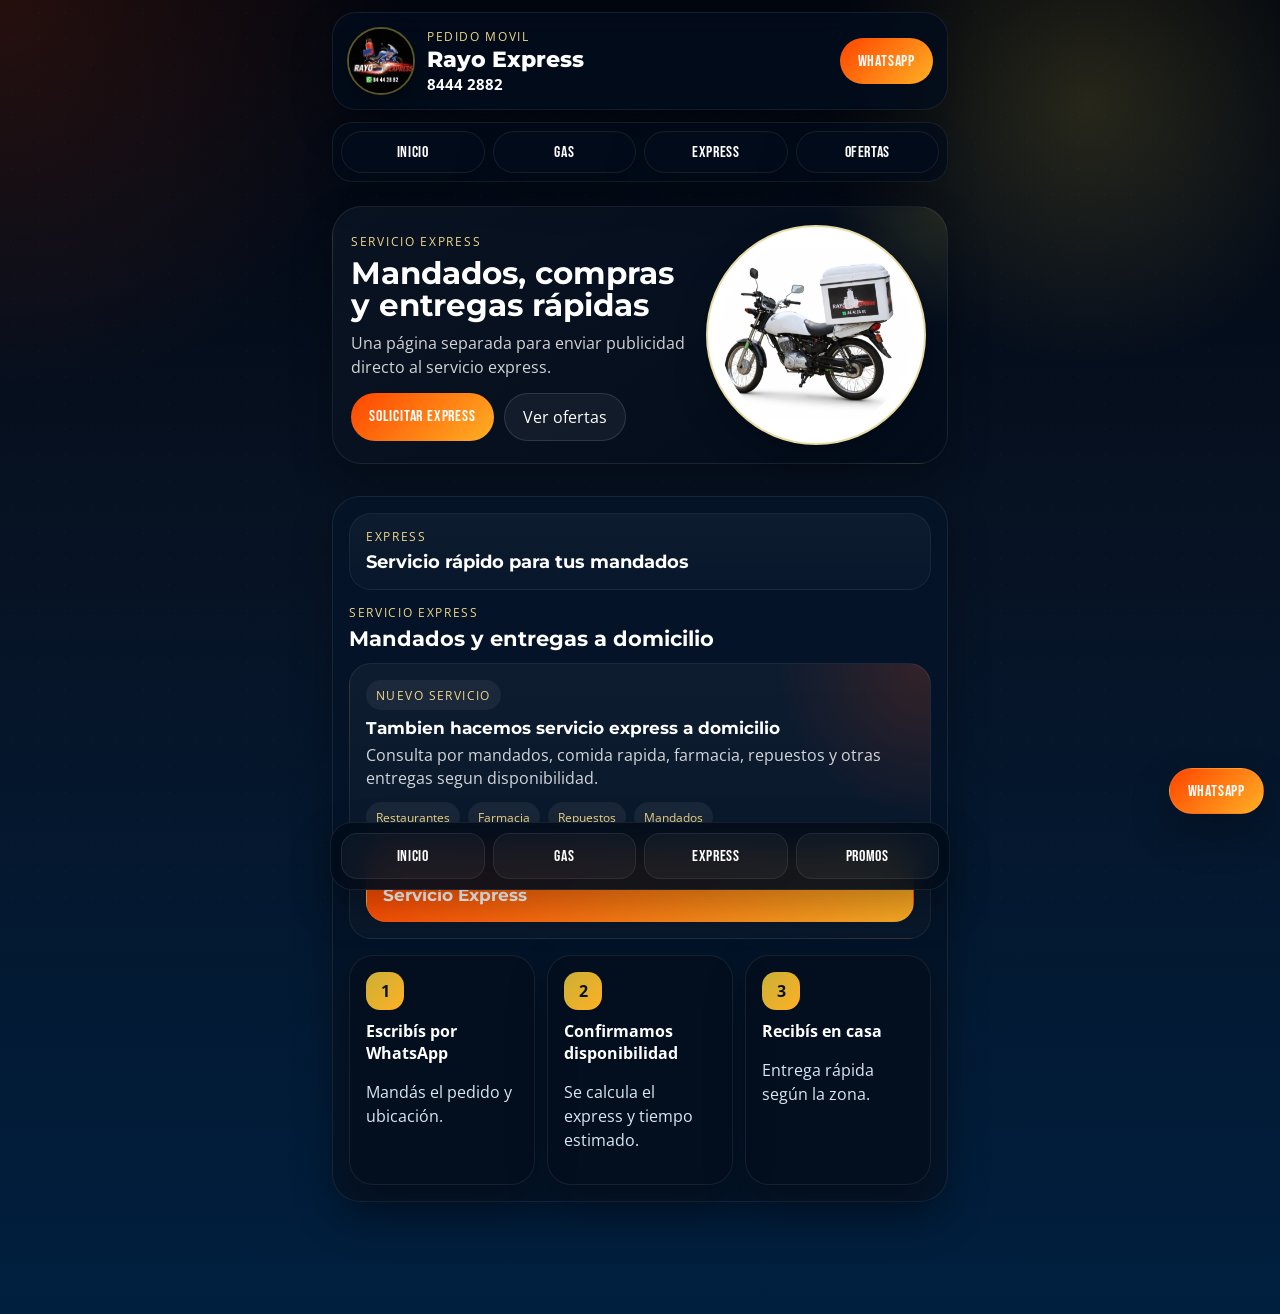
==== express.html @ f7fe30df "Add files via upload" ====
<!DOCTYPE html>
<html lang="es">
<head>
  <meta charset="UTF-8">
  <meta name="viewport" content="width=device-width, initial-scale=1.0">
  <title>Rayo Express | Servicio Express</title>
  <meta name="description" content="Servicio express para mandados, compras, comida y entregas en Perez Zeledon.">
  <link rel="icon" type="image/png" href="favicon.png">
  <link rel="apple-touch-icon" href="favicon.png">
  <link rel="preconnect" href="https://fonts.googleapis.com">
  <link rel="preconnect" href="https://fonts.gstatic.com" crossorigin>
  <link href="https://fonts.googleapis.com/css2?family=Bebas+Neue&family=Montserrat:wght@600;700;800&family=Open+Sans:wght@400;600;700&display=swap" rel="stylesheet">
  <link rel="stylesheet" href="styles.css?v=20260527-pro">
</head>
<body>
  <div class="app-shell site-shell">
    <header class="topbar" id="inicio">
      <a class="brand-wrap" href="index.html" aria-label="Ir al inicio">
        <img class="brand-logo" src="logo.jpeg" alt="Logo de Rayo Express">
        <div class="brand-copy">
          <p class="brand-kicker">Pedido movil</p>
          <h1>Rayo Express</h1>
          <strong>8444 2882</strong>
        </div>
      </a>
      <a class="topbar-cta" href="https://wa.me/50684442882?text=%C2%A1Hola%2C%20Rayo%20Express!%20%F0%9F%91%8B%20Vengo%20de%20la%20web%20y%20necesito%20ayuda.%20%C2%BFMe%20pueden%20ayudar%3F" target="_blank" rel="noopener noreferrer">WhatsApp</a>
    </header>
    <nav class="section-nav page-nav" aria-label="Navegacion principal"><a class="section-pill " href="index.html">Inicio</a><a class="section-pill " href="gas.html">Gas</a><a class="section-pill active" href="express.html">Express</a><a class="section-pill " href="ofertas.html">Ofertas</a></nav><main class="mobile-app">
      <section class="hero-card page-hero"><div class="hero-copy"><span class="hero-label">Servicio express</span><h2>Mandados, compras y entregas rápidas</h2><p>Una página separada para enviar publicidad directo al servicio express.</p><div class="hero-actions"><a class="hero-action primary" href="#express">Solicitar express</a><a class="hero-action secondary" href="ofertas.html">Ver ofertas</a></div></div><div class="hero-visual"><img class="hero-bike" src="moto r.jpeg" alt="Moto de servicio express"></div></section><section class="tabs-panel page-panel"><div class="panel-headline"><span>Express</span><h3>Servicio rápido para tus mandados</h3></div><section class="tab-view active" id="express" role="tabpanel">
<div class="section-minihead compact">
<span>Servicio Express</span>
<h3>Mandados y entregas a domicilio</h3>
</div>
<div class="express-card">
<div class="express-copy">
<span class="contact-label">Nuevo servicio</span>
<h4>Tambien hacemos servicio express a domicilio</h4>
<p>Consulta por mandados, comida rapida, farmacia, repuestos y otras entregas segun disponibilidad.</p>
<div class="express-tags">
<span>Restaurantes</span>
<span>Farmacia</span>
<span>Repuestos</span>
<span>Mandados</span>
</div>
</div>
<a class="express-btn" href="https://wa.me/50684442882?text=%C2%A1Hola!%20Bienvenid%40%20a%20Rayo%20Express%20%E2%9A%A1.%0A%0A%C2%BFQu%C3%A9%20necesitas%20hoy%3F%0A%F0%9F%94%A5%20Gas%20(Indica%20tipo%20y%20direcci%C3%B3n).%0A%F0%9F%9B%B5%20Mandados%20%2F%20Compras.%0A%F0%9F%8D%94%20Delivery%20de%20Comida.%0A%0AEnv%C3%ADanos%20tu%20pedido%20y%20ubicaci%C3%B3n%20para%20enviarte%20al%20repartidor%20de%20inmediato.%20%F0%9F%92%A8" rel="noopener noreferrer" target="_blank">
<span>Solicitar</span>
<strong>Servicio Express</strong>
</a>
</div>
</section><section class="express-benefits"><article><strong>1</strong><h4>Escribís por WhatsApp</h4><p>Mandás el pedido y ubicación.</p></article><article><strong>2</strong><h4>Confirmamos disponibilidad</h4><p>Se calcula el express y tiempo estimado.</p></article><article><strong>3</strong><h4>Recibís en casa</h4><p>Entrega rápida según la zona.</p></article></section></section>
    </main>
    <nav class="bottom-nav" aria-label="Navegacion inferior"><a class="bottom-link " href="index.html">Inicio</a><a class="bottom-link " href="gas.html">Gas</a><a class="bottom-link active" href="express.html">Express</a><a class="bottom-link " href="ofertas.html">Promos</a></nav>
    <a class="floating-wa" href="https://wa.me/50684442882?text=%C2%A1Hola%2C%20Rayo%20Express!%20%F0%9F%91%8B%20Vengo%20de%20la%20web%20y%20necesito%20ayuda.%20%C2%BFMe%20pueden%20ayudar%3F" target="_blank" rel="noopener noreferrer" aria-label="Abrir WhatsApp de Rayo Express">WhatsApp</a>
  </div>
  <script src="script.js?v=20260527-pro"></script>
</body>
</html>
---- styles.css ----
:root{
  --navy:#001f3f;
  --navy-deep:#071325;
  --night:#02060f;
  --gold:#c9b037;
  --gold-soft:#f0d889;
  --white:#ffffff;
  --flame:#ff4500;
  --amber:#ffb024;
  --mist:#dce6f2;
  --line:rgba(255,255,255,.08);
  --panel:rgba(5,20,40,.92);
  --shadow:0 18px 40px rgba(0,0,0,.28);
}

*{box-sizing:border-box}
html{scroll-behavior:smooth}
body{
  margin:0;
  font-family:"Open Sans","Segoe UI",sans-serif;
  color:var(--white);
  overflow-x:hidden;
  background:
    radial-gradient(circle at top left,rgba(255,69,0,.14),transparent 22%),
    radial-gradient(circle at 85% 8%,rgba(201,176,55,.18),transparent 16%),
    linear-gradient(180deg,var(--night) 0%,var(--navy-deep) 44%,var(--navy) 100%);
}
body::before{
  content:"";
  position:fixed;
  inset:0;
  z-index:-1;
  opacity:.22;
  pointer-events:none;
  background-image:radial-gradient(circle,rgba(255,255,255,.08) 1px,transparent 1px);
  background-size:26px 26px;
}
a{color:inherit;text-decoration:none}
button{
  font:inherit;
  border:0;
  color:inherit;
}

.app-shell{
  width:min(100%,640px);
  margin:0 auto;
  padding:12px 12px 104px;
}

.topbar,
.hero-card,
.quick-card,
.tabs-panel,
.product-card,
.promo-card,
.tip-card,
.contact-card,
.floating-wa{
  border:1px solid var(--line);
  box-shadow:var(--shadow);
}

.topbar{
  display:flex;
  align-items:center;
  justify-content:space-between;
  gap:12px;
  padding:14px;
  border-radius:24px;
  background:rgba(3,13,28,.84);
  backdrop-filter:blur(14px);
}

.brand-wrap{
  display:flex;
  align-items:center;
  gap:12px;
  min-width:0;
  flex:1;
}

.brand-logo{
  width:68px;
  height:68px;
  object-fit:cover;
  border-radius:50%;
  border:2px solid rgba(201,176,55,.45);
  box-shadow:0 10px 24px rgba(0,0,0,.28);
}

.brand-kicker{
  margin:0 0 2px;
  color:var(--gold-soft);
  font-size:.72rem;
  text-transform:uppercase;
  letter-spacing:.14em;
}

.brand-copy h1{
  margin:0;
  font-family:"Montserrat",sans-serif;
  font-size:1.35rem;
  font-weight:800;
}

.brand-copy strong{
  display:block;
  margin-top:2px;
  font-size:.95rem;
}

.topbar-cta,
.order-btn,
.hero-action.primary,
.floating-wa{
  display:inline-flex;
  align-items:center;
  justify-content:center;
  min-height:46px;
  padding:12px 18px;
  border-radius:999px;
  font-family:"Bebas Neue",sans-serif;
  letter-spacing:.05em;
  background:linear-gradient(135deg,var(--flame),var(--amber));
  color:var(--white);
}

.mobile-app{
  display:grid;
  gap:14px;
  margin-top:14px;
}

.trust-strip{
  display:grid;
  grid-template-columns:repeat(3,minmax(0,1fr));
  gap:10px;
}

.trust-card{
  padding:14px;
  border-radius:22px;
  border:1px solid var(--line);
  background:rgba(3,13,28,.84);
  box-shadow:var(--shadow);
}

.trust-card span{
  display:block;
  color:var(--gold-soft);
  font-size:.7rem;
  text-transform:uppercase;
  letter-spacing:.12em;
}

.trust-card strong{
  display:block;
  margin-top:8px;
  font-family:"Montserrat",sans-serif;
  font-size:1rem;
  line-height:1.25;
}

.section-nav{
  position:sticky;
  top:10px;
  z-index:18;
  display:flex;
  gap:8px;
  overflow-x:auto;
  padding:10px 2px 2px;
  margin-top:10px;
  scrollbar-width:none;
}

.section-nav::-webkit-scrollbar{
  display:none;
}

.section-pill{
  display:inline-flex;
  align-items:center;
  justify-content:center;
  min-height:40px;
  padding:0 16px;
  white-space:nowrap;
  border-radius:999px;
  border:1px solid rgba(255,255,255,.08);
  background:rgba(3,13,28,.84);
  backdrop-filter:blur(14px);
  color:var(--white);
  font-family:"Bebas Neue",sans-serif;
  letter-spacing:.04em;
  box-shadow:var(--shadow);
}

.section-pill.active{
  background:linear-gradient(135deg,var(--flame),var(--amber));
  border-color:transparent;
}

.hero-card{
  display:grid;
  gap:14px;
  padding:18px;
  border-radius:30px;
  background:
    radial-gradient(circle at right top,rgba(201,176,55,.16),transparent 18%),
    linear-gradient(145deg,rgba(255,255,255,.03),rgba(255,255,255,0)),
    rgba(3,13,28,.92);
}

.hero-label{
  display:inline-block;
  margin-bottom:8px;
  color:var(--gold-soft);
  font-size:.76rem;
  text-transform:uppercase;
  letter-spacing:.14em;
}

.hero-copy h2{
  margin:0;
  font-family:"Montserrat",sans-serif;
  font-size:1.95rem;
  line-height:1;
}

.hero-copy p{
  margin:10px 0 0;
  color:rgba(255,255,255,.82);
  line-height:1.5;
}

.hero-actions{
  display:flex;
  flex-wrap:wrap;
  gap:10px;
  margin-top:14px;
}

.hero-action{
  min-height:46px;
  padding:12px 18px;
  border-radius:999px;
  cursor:pointer;
}

.hero-action.secondary{
  border:1px solid rgba(255,255,255,.12);
  background:rgba(255,255,255,.05);
  color:var(--white);
}

.hero-bike{
  display:block;
  width:100%;
  max-width:220px;
  aspect-ratio:1 / 1;
  object-fit:contain;
  object-position:center center;
  padding:12px;
  margin:0 auto;
  border-radius:50%;
  border:2px solid rgba(201,176,55,.44);
  background:#ffffff;
  box-shadow:
    0 18px 34px rgba(0,0,0,.24),
    inset 0 1px 0 rgba(255,255,255,.75);
}

.quick-actions{
  display:grid;
  grid-template-columns:repeat(3,minmax(0,1fr));
  gap:10px;
}

.quick-card{
  min-height:84px;
  padding:14px;
  border-radius:22px;
  background:rgba(4,17,35,.88);
  text-align:left;
  cursor:pointer;
}

.quick-card span{
  display:block;
  color:var(--gold-soft);
  font-size:.74rem;
  text-transform:uppercase;
  letter-spacing:.12em;
}

.quick-card strong{
  display:block;
  margin-top:8px;
  font-family:"Montserrat",sans-serif;
  font-size:1rem;
}

.quick-card.highlight{
  background:linear-gradient(135deg,var(--flame),var(--amber));
}

.quick-card.highlight span{
  color:#ffe7c0;
}

.quick-card.express{
  background:linear-gradient(135deg,rgba(255,176,36,.18),rgba(255,69,0,.12)),rgba(4,17,35,.92);
}

.tabs-panel{
  padding:16px;
  border-radius:28px;
  background:var(--panel);
  min-width:0;
}

.tab-chip,
.bottom-link{
  display:inline-flex;
  align-items:center;
  justify-content:center;
  min-height:46px;
  padding:10px 12px;
  border:1px solid rgba(255,255,255,.08);
  border-radius:16px;
  background:rgba(255,255,255,.04);
  color:var(--white);
  font-family:"Bebas Neue",sans-serif;
  font-size:1rem;
  letter-spacing:.04em;
  cursor:pointer;
}

.tab-chip.active,
.bottom-link.active{
  background:linear-gradient(135deg,var(--flame),var(--amber));
  border-color:transparent;
}

.panel-headline{
  margin-bottom:14px;
  padding:14px 16px;
  border-radius:22px;
  background:linear-gradient(180deg,rgba(255,255,255,.04),rgba(255,255,255,.02));
  border:1px solid rgba(255,255,255,.06);
}

.panel-headline span{
  display:block;
  color:var(--gold-soft);
  font-size:.74rem;
  text-transform:uppercase;
  letter-spacing:.14em;
}

.panel-headline h3{
  margin:6px 0 0;
  font-family:"Montserrat",sans-serif;
  font-size:1.15rem;
  line-height:1.35;
}

.section-note{
  margin:8px 0 0;
  color:rgba(255,255,255,.7);
  font-size:.92rem;
  line-height:1.5;
}

.tab-view{
  display:block;
}

.tab-view + .tab-view{
  margin-top:18px;
  padding-top:18px;
  border-top:1px solid rgba(255,255,255,.08);
}

#catalogo,
#express,
#promos,
#alianzas,
#nosotros,
#video,
#seguridad,
#ubicacion,
#contacto{
  scroll-margin-top:116px;
}

.section-minihead{
  margin-bottom:14px;
}

.section-minihead.compact{
  margin-bottom:12px;
}

.section-minihead span{
  display:block;
  color:var(--gold-soft);
  font-size:.74rem;
  text-transform:uppercase;
  letter-spacing:.14em;
}

.section-minihead h3{
  margin:6px 0 0;
  font-family:"Montserrat",sans-serif;
  font-size:1.3rem;
}

.catalog-grid{
  display:grid;
  grid-template-columns:1fr 1fr;
  gap:12px;
  min-width:0;
}

.catalog-block + .catalog-block{
  margin-top:18px;
}

.catalog-subhead{
  margin:0 0 10px;
}

.catalog-subhead span{
  display:inline-flex;
  padding:8px 12px;
  border-radius:999px;
  background:rgba(255,255,255,.05);
  color:var(--gold-soft);
  font-size:.76rem;
  text-transform:uppercase;
  letter-spacing:.12em;
}

.gas-grid{
  grid-template-columns:1fr 1fr;
}

.accessory-strip{
  display:grid;
  grid-auto-flow:column;
  grid-auto-columns:minmax(210px, 1fr);
  gap:12px;
  overflow-x:auto;
  padding-bottom:4px;
  scroll-snap-type:x proximity;
}

.accessory-strip > *{
  min-width:0;
}

.accessory-strip .product-card{
  scroll-snap-align:start;
}

.product-card{
  overflow:hidden;
  border-radius:30px;
  background:
    linear-gradient(180deg,rgba(255,255,255,.06),rgba(255,255,255,.02)),
    rgba(5,20,40,.96);
  border:1px solid rgba(255,255,255,.07);
}

.product-card.compact .product-media{
  min-height:146px;
}

.product-card.compact{
  min-width:0;
}

.product-media{
  display:grid;
  place-items:center;
  min-height:164px;
  padding:14px 14px 10px;
  margin:12px 12px 0;
  border-radius:30px;
  overflow:hidden;
  background:
    radial-gradient(circle at top right,rgba(201,176,55,.12),transparent 28%),
    linear-gradient(180deg,#11284a,#071325);
  box-shadow:inset 0 1px 0 rgba(255,255,255,.08);
}

.product-media.light{
  background:
    radial-gradient(circle at top right,rgba(255,176,36,.16),transparent 26%),
    linear-gradient(180deg,#fbfcfe,#e4ebf5);
}

.product-media::before{
  content:"";
  position:absolute;
  width:138px;
  height:138px;
  border-radius:50%;
  background:#ffffff;
  border:2px solid rgba(201,176,55,.24);
  box-shadow:
    0 14px 28px rgba(0,0,0,.14),
    inset 0 1px 0 rgba(255,255,255,1);
}

.product-media{
  position:relative;
}

.product-image{
  display:block;
  width:124px;
  height:124px;
  object-fit:contain;
  padding:8px;
  max-width:100%;
  max-height:100%;
  margin:0 auto;
  flex-shrink:0;
  border-radius:50%;
  background:transparent;
  border:0;
  box-shadow:none;
  position:relative;
  z-index:1;
}

.product-image.contain{
  object-fit:contain;
  width:112px;
  height:112px;
  max-width:112px;
  max-height:112px;
  padding:6px;
  border-radius:50%;
  background:transparent;
  border:0;
  box-shadow:none;
}

.product-content{
  padding:12px 14px 14px;
}

.product-topline h4{
  margin:0;
  font-family:"Montserrat",sans-serif;
  font-size:1rem;
  line-height:1.28;
  min-height:2.6em;
}

.product-tags{
  display:flex;
  flex-wrap:wrap;
  gap:8px;
  margin-top:10px;
}

.product-tags span{
  display:inline-flex;
  align-items:center;
  padding:7px 10px;
  border-radius:999px;
  font-size:.76rem;
  background:rgba(255,255,255,.05);
  color:var(--mist);
}

.product-actions{
  display:inline-flex;
  align-items:center;
  gap:10px;
  margin:12px 0 12px;
  padding:7px 10px;
  border-radius:999px;
  background:rgba(255,255,255,.05);
}

.qty-btn{
  width:32px;
  height:32px;
  border-radius:50%;
  background:rgba(201,176,55,.18);
  color:var(--white);
  cursor:pointer;
}

.qty{
  min-width:18px;
  text-align:center;
  font-weight:700;
}

.order-btn{
  width:100%;
}

.promo-grid,
.tips-list,
.contact-grid,
.story-grid{
  display:grid;
  gap:12px;
}

.promo-intro{
  display:grid;
  gap:10px;
  margin-bottom:14px;
  padding:16px 18px;
  border-radius:22px;
  border:1px solid rgba(255,255,255,.08);
  background:
    radial-gradient(circle at top right,rgba(201,176,55,.14),transparent 26%),
    linear-gradient(180deg,rgba(255,255,255,.05),rgba(255,255,255,.02));
}

.promo-intro-pill{
  display:inline-flex;
  width:max-content;
  padding:7px 10px;
  border-radius:999px;
  background:rgba(255,255,255,.08);
  color:var(--gold-soft);
  font-size:.74rem;
  text-transform:uppercase;
  letter-spacing:.12em;
}

.promo-intro p{
  margin:0;
  color:rgba(255,255,255,.82);
  line-height:1.5;
}

.promo-showcase{
  display:grid;
  gap:16px;
  margin-bottom:16px;
}

.promo-spotlight{
  display:grid;
  gap:14px;
  width:100%;
  padding:18px;
  border-radius:28px;
  border:1px solid rgba(255,255,255,.07);
  background:
    radial-gradient(circle at top right,rgba(255,176,36,.08),transparent 28%),
    linear-gradient(180deg,rgba(255,255,255,.03),rgba(255,255,255,.01)),
    rgba(5,20,40,.94);
  box-shadow:0 18px 36px rgba(0,0,0,.24);
  transition:transform .22s ease, box-shadow .22s ease, border-color .22s ease;
}

.promo-spotlight:hover{
  transform:translateY(-3px);
  border-color:rgba(201,176,55,.32);
  box-shadow:0 22px 42px rgba(0,0,0,.28);
}

.promo-spotlight-head{
  display:flex;
  align-items:center;
  justify-content:space-between;
  gap:12px;
}

.promo-spotlight-head strong{
  font-family:"Montserrat",sans-serif;
  font-size:1rem;
  line-height:1.2;
  text-align:right;
}

.promo-spotlight.combo .promo-spotlight-head{
  display:grid !important;
  justify-items:center !important;
  justify-content:center !important;
  align-content:center !important;
  text-align:center !important;
  gap:10px;
  width:100%;
  margin:0 auto;
}

.promo-spotlight.combo .promo-spotlight-head strong{
  display:block;
  text-align:center !important;
  width:100%;
  max-width:320px;
  margin:0 auto;
}

.promo-visual{
  position:relative;
  min-height:222px;
  display:grid;
  place-items:center;
  overflow:hidden;
  border-radius:30px;
  background:linear-gradient(180deg,#11284a,#071325);
  border:1px solid rgba(255,255,255,.08);
}

.promo-visual > img{
  width:100%;
  height:100%;
  object-fit:contain;
  object-position:center;
  opacity:1;
}

.promo-spotlight.combo .promo-visual{
  min-height:360px;
  padding:18px 18px 10px;
  background:
    radial-gradient(circle at top center,rgba(255,255,255,.06),transparent 45%),
    linear-gradient(180deg,#08182f,#081a33);
}

.promo-spotlight.combo .promo-visual > img{
  width:min(100%,320px);
  height:auto;
  aspect-ratio:1 / 1;
  object-fit:contain;
  border-radius:50%;
  background:linear-gradient(180deg,#fbfcfe,#ffffff);
  padding:0;
  border:2px solid rgba(255,255,255,.24);
  box-shadow:
    0 20px 38px rgba(0,0,0,.16),
    inset 0 1px 0 rgba(255,255,255,.92);
}

.promo-spotlight.combo .promo-visual::after{
  content:"";
  position:absolute;
  left:50%;
  width:200px;
  transform:translateX(-50%);
  bottom:18px;
  height:24px;
  border-radius:999px;
  background:radial-gradient(circle,rgba(255,255,255,.14),transparent 72%);
  filter:blur(8px);
  pointer-events:none;
}

.promo-chip{
  display:inline-flex;
  width:max-content;
  padding:7px 10px;
  border-radius:999px;
  background:rgba(2,6,15,.54);
  color:var(--gold-soft);
  font-size:.74rem;
  text-transform:uppercase;
  letter-spacing:.12em;
  border:1px solid rgba(255,255,255,.10);
}

.promo-cta{
  display:inline-flex;
  width:max-content;
  align-items:center;
  justify-content:center;
  min-height:34px;
  margin-top:2px;
  padding:8px 14px;
  border-radius:999px;
  background:linear-gradient(135deg,var(--flame),var(--amber));
  color:var(--white);
  font-family:"Bebas Neue",sans-serif;
  font-size:.92rem;
  letter-spacing:.04em;
  box-shadow:0 12px 22px rgba(0,0,0,.18);
}

.promo-spotlight-footer{
  display:flex;
  align-items:center;
  justify-content:space-between;
  gap:12px;
}

.promo-spotlight.combo .promo-spotlight-footer{
  display:grid !important;
  justify-items:center !important;
  justify-content:center !important;
  align-content:center !important;
  text-align:center !important;
  gap:10px;
  width:100%;
  margin:0 auto;
}

.promo-spotlight-footer small{
  color:rgba(255,255,255,.76);
  font-size:.85rem;
  line-height:1.4;
}

.promo-spotlight.combo .promo-spotlight-footer small{
  display:block;
  text-align:center !important;
  width:100%;
  max-width:320px;
  margin:0 auto;
}

.promo-spotlight.combo .promo-chip,
.promo-spotlight.combo .promo-cta{
  justify-self:center !important;
  margin-inline:auto;
}

.promo-spotlight.combo{
  justify-items:center;
}

.promo-spotlight.alliance{
  background:
    radial-gradient(circle at top right,rgba(255,176,36,.12),transparent 24%),
    linear-gradient(180deg,rgba(255,255,255,.03),rgba(255,255,255,.01)),
    rgba(5,20,40,.94);
}

.promo-spotlight.alliance .promo-spotlight-head{
  justify-content:center;
  text-align:center;
}

.promo-spotlight.alliance .promo-spotlight-head strong{
  text-align:center;
}

.promo-visual-rect{
  min-height:260px;
  padding:16px;
  background:
    linear-gradient(180deg,rgba(255,255,255,.04),rgba(255,255,255,.01)),
    #0b1930;
}

.promo-visual-rect > img{
  width:100%;
  height:100%;
  object-fit:contain;
  border-radius:24px;
  box-shadow:0 16px 32px rgba(0,0,0,.20);
}

.promo-card{
  position:relative;
  overflow:hidden;
}

.promo-card::after{
  content:"";
  position:absolute;
  inset:auto -40px -52px auto;
  width:120px;
  height:120px;
  border-radius:50%;
  background:radial-gradient(circle,rgba(255,255,255,.10),transparent 68%);
  pointer-events:none;
}

.promo-plus{
  width:34px;
  height:34px;
  display:grid;
  place-items:center;
  border-radius:50%;
  background:linear-gradient(135deg,var(--flame),var(--amber));
  color:var(--white);
  font-family:"Montserrat",sans-serif;
  font-size:1.15rem;
  font-weight:800;
  box-shadow:0 10px 22px rgba(0,0,0,.22);
}

.promo-card,
.tip-card,
.contact-card,
.story-card,
.video-card,
.location-card,
.express-card,
.alliances-card{
  padding:16px;
  border-radius:22px;
  background:rgba(5,20,40,.94);
  border:1px solid rgba(255,255,255,.07);
}

.promo-card h4,
.tip-card h4,
.contact-card h4,
.story-card h4,
.video-card h4,
.location-card h4,
.express-card h4,
.alliances-card h4{
  margin:8px 0 6px;
  font-family:"Montserrat",sans-serif;
  font-size:1.05rem;
}

.promo-card p,
.tip-card p,
.contact-card p,
.story-card p,
.video-card p,
.location-card p,
.express-card p,
.alliances-card p{
  margin:0;
  color:rgba(255,255,255,.82);
  line-height:1.45;
}

.contact-card{
  display:grid;
  gap:8px;
}

.promo-badge,
.contact-label{
  display:inline-flex;
  padding:7px 10px;
  border-radius:999px;
  font-size:.74rem;
  text-transform:uppercase;
  letter-spacing:.12em;
  background:rgba(255,255,255,.06);
  color:var(--gold-soft);
}

.promo-card.gold{
  background:linear-gradient(180deg,rgba(201,176,55,.18),rgba(255,255,255,.02)),rgba(5,20,40,.94);
}

.promo-card.flame{
  background:linear-gradient(180deg,rgba(255,69,0,.18),rgba(255,255,255,.02)),rgba(5,20,40,.94);
}

.promo-card.navy{
  background:linear-gradient(180deg,rgba(0,31,63,.25),rgba(255,255,255,.02)),rgba(5,20,40,.94);
}

.contact-card.priority{
  background:linear-gradient(180deg,rgba(255,69,0,.18),rgba(255,255,255,.02)),rgba(5,20,40,.96);
}

.contact-action{
  display:inline-flex;
  align-items:center;
  justify-content:center;
  width:max-content;
  min-height:38px;
  margin-top:4px;
  padding:8px 16px;
  border-radius:999px;
  border:1px solid rgba(255,255,255,.08);
  background:linear-gradient(135deg,var(--flame),var(--amber));
  color:var(--white);
  font-family:"Bebas Neue",sans-serif;
  font-size:.96rem;
  letter-spacing:.04em;
  box-shadow:0 10px 22px rgba(0,0,0,.2);
}

.story-card{
  background:linear-gradient(180deg,rgba(255,255,255,.04),rgba(255,255,255,.02)),rgba(5,20,40,.96);
}

.story-card.accent{
  background:linear-gradient(180deg,rgba(201,176,55,.18),rgba(255,255,255,.02)),rgba(5,20,40,.96);
}

.video-card,
.location-card,
.express-card,
.alliances-card{
  display:grid;
  gap:14px;
}

.express-card{
  background:
    radial-gradient(circle at top right,rgba(255,69,0,.16),transparent 24%),
    linear-gradient(180deg,rgba(255,255,255,.04),rgba(255,255,255,.02)),
    rgba(5,20,40,.96);
}

.alliances-card{
  background:
    radial-gradient(circle at top right,rgba(201,176,55,.16),transparent 24%),
    linear-gradient(180deg,rgba(255,255,255,.04),rgba(255,255,255,.02)),
    rgba(5,20,40,.96);
}

.alliances-grid{
  display:grid;
  grid-template-columns:repeat(3,minmax(0,1fr));
  gap:16px;
}

.alliance-item{
  display:grid;
  justify-items:center;
  gap:12px;
  padding:20px 14px 16px;
  border-radius:26px;
  border:1px solid rgba(255,255,255,.09);
  background:
    radial-gradient(circle at top right,rgba(255,255,255,.08),transparent 28%),
    linear-gradient(180deg,rgba(255,255,255,.06),rgba(255,255,255,.02));
  text-align:center;
  box-shadow:
    0 18px 34px rgba(0,0,0,.20),
    inset 0 1px 0 rgba(255,255,255,.05);
  transition:transform .22s ease, border-color .22s ease, box-shadow .22s ease;
}

.alliance-item:hover{
  transform:translateY(-3px);
  border-color:rgba(201,176,55,.32);
  box-shadow:
    0 22px 38px rgba(0,0,0,.24),
    0 0 0 1px rgba(201,176,55,.06);
}

.alliance-logo{
  display:grid;
  place-items:center;
  width:108px;
  height:108px;
  border-radius:50%;
  overflow:hidden;
  padding:0;
  background:#101820;
  color:#0f172a;
  border:2px solid rgba(201,176,55,.55);
  font-family:"Bebas Neue",sans-serif;
  font-size:1rem;
  letter-spacing:.04em;
  box-shadow:
    0 14px 28px rgba(0,0,0,.22),
    inset 0 1px 0 rgba(255,255,255,.08);
}

.alliance-logo-image{
  width:100%;
  height:100%;
  object-fit:cover;
  border-radius:50%;
  display:block;
  background:transparent;
  padding:0;
  transform-origin:center;
}

.scale-guiana{
  transform:scale(1.12);
  object-position:center center;
}

.scale-tucan{
  transform:scale(1.02);
  object-position:center center;
  object-fit:contain;
}

.scale-monchis{
  transform:scale(1.22);
  object-position:center center;
}

.alliance-guiana .alliance-logo{
  background:#eef7ea;
}

.alliance-tucan .alliance-logo{
  background:#101010;
}

.alliance-monchis .alliance-logo{
  background:#2a1d18;
}

.alliance-monchis .alliance-logo-image{
  background:transparent;
}

.alliance-item strong{
  font-family:"Montserrat",sans-serif;
  font-size:1.02rem;
  line-height:1.22;
}

.alliance-action{
  display:inline-flex;
  align-items:center;
  justify-content:center;
  min-height:34px;
  padding:8px 14px;
  border-radius:999px;
  background:rgba(255,255,255,.07);
  border:1px solid rgba(255,255,255,.10);
  color:var(--gold-soft);
  font-size:.76rem;
  letter-spacing:.04em;
  text-transform:uppercase;
  box-shadow:inset 0 1px 0 rgba(255,255,255,.05);
}

.express-tags{
  display:flex;
  flex-wrap:wrap;
  gap:8px;
  margin-top:12px;
}

.express-tags span{
  display:inline-flex;
  align-items:center;
  padding:7px 10px;
  border-radius:999px;
  background:rgba(255,255,255,.06);
  color:var(--gold-soft);
  font-size:.74rem;
}

.express-btn{
  display:grid;
  gap:4px;
  padding:16px;
  border-radius:20px;
  border:1px solid rgba(255,255,255,.08);
  background:linear-gradient(135deg,var(--flame),var(--amber));
  color:var(--white);
}

.express-btn span{
  font-size:.76rem;
  text-transform:uppercase;
  letter-spacing:.12em;
}

.express-btn strong{
  font-family:"Montserrat",sans-serif;
  font-size:1.08rem;
}

.video-frame{
  min-height:220px;
  border-radius:24px;
  padding:14px;
  border:1px solid rgba(255,255,255,.08);
  background:
    radial-gradient(circle at top right,rgba(255,69,0,.18),transparent 24%),
    linear-gradient(180deg,rgba(255,255,255,.04),rgba(255,255,255,.02));
}

.video-embed{
  display:block;
  width:100%;
  min-height:190px;
  aspect-ratio:9 / 16;
  max-height:520px;
  margin:0 auto;
  border:0;
  border-radius:18px;
  background:#000;
  box-shadow:0 18px 34px rgba(0,0,0,.24);
}

.video-placeholder{
  display:grid;
  align-content:center;
  min-height:190px;
  gap:10px;
  text-align:center;
}

.video-pill{
  display:inline-flex;
  justify-self:center;
  padding:8px 12px;
  border-radius:999px;
  background:rgba(255,255,255,.08);
  color:var(--gold-soft);
  font-size:.76rem;
  text-transform:uppercase;
  letter-spacing:.12em;
}

.video-actions{
  display:grid;
  grid-template-columns:1fr 1fr;
  gap:10px;
}

.location-card{
  background:
    radial-gradient(circle at top right,rgba(201,176,55,.14),transparent 24%),
    rgba(5,20,40,.96);
}

.compact-location{
  grid-template-columns:1fr;
  align-items:center;
}

.location-note{
  margin-top:10px !important;
}

.map-link{
  display:grid;
  gap:4px;
  padding:16px;
  border-radius:20px;
  border:1px solid rgba(255,255,255,.08);
  background:linear-gradient(135deg,var(--flame),var(--amber));
  color:var(--white);
}

.map-link span{
  font-size:.76rem;
  text-transform:uppercase;
  letter-spacing:.12em;
}

.map-link strong{
  font-family:"Montserrat",sans-serif;
  font-size:1.1rem;
}

.bottom-nav{
  position:fixed;
  left:50%;
  bottom:10px;
  transform:translateX(-50%);
  width:min(100% - 24px,620px);
  display:grid;
  grid-template-columns:repeat(4,minmax(0,1fr));
  gap:8px;
  padding:10px;
  border-radius:22px;
  border:1px solid var(--line);
  background:rgba(2,12,27,.92);
  backdrop-filter:blur(16px);
  box-shadow:var(--shadow);
  z-index:20;
}

.floating-wa{
  position:fixed;
  right:16px;
  bottom:86px;
  z-index:21;
}

@media (min-width:521px){
  .hero-card{
    grid-template-columns:1.2fr .8fr;
    align-items:center;
  }
}

@media (max-width:520px){
  .trust-strip{
    grid-template-columns:1fr;
    gap:8px;
  }

  .trust-card{
    padding:12px;
  }

  .trust-card strong{
    font-size:.92rem;
  }

  .app-shell{
    padding:8px 8px 94px;
  }

  .topbar{
    padding:10px;
    align-items:stretch;
    flex-direction:column;
  }

  .brand-logo{
    width:52px;
    height:52px;
  }

  .brand-copy h1{
    font-size:1rem;
  }

  .brand-copy strong{
    font-size:.84rem;
  }

  .brand-kicker{
    font-size:.64rem;
  }

  .topbar-cta{
    padding:8px 12px;
    min-height:38px;
    font-size:.92rem;
    width:100%;
  }

  .section-nav{
    top:8px;
    gap:6px;
    padding:8px 0 0;
  }

  .section-pill{
    min-height:36px;
    padding:0 12px;
    font-size:.88rem;
  }

  .hero-card{
    padding:14px;
  }

  .hero-copy h2{
    font-size:1.36rem;
  }

  .hero-copy p{
    font-size:.9rem;
    line-height:1.4;
  }

  .hero-actions{
    display:grid;
    grid-template-columns:1fr 1fr;
    gap:8px;
  }

  .hero-action{
    min-height:40px;
    padding:10px 12px;
    font-size:.92rem;
  }

  .quick-actions,
  .gas-grid{
    grid-template-columns:1fr;
  }

  .quick-card:last-child{
    grid-column:auto;
  }

  .quick-card{
    min-height:70px;
    padding:12px;
  }

  .quick-card span{
    font-size:.64rem;
  }

  .quick-card strong{
    font-size:.92rem;
  }

  .tabs-panel{
    padding:12px;
  }

  .panel-headline{
    padding:12px 14px;
  }

  .panel-headline h3{
    font-size:1rem;
  }

  .section-minihead h3{
    font-size:1.12rem;
  }

  .section-note{
    font-size:.84rem;
    line-height:1.4;
  }

  .product-media{
    min-height:132px;
    margin:8px 8px 0;
    padding:12px 10px 8px;
  }

  .product-media::before{
    width:104px;
    height:104px;
  }

  .hero-bike{
    max-width:156px;
  }

  .promo-visual{
    min-height:176px;
  }

  .promo-spotlight.combo .promo-visual > img{
    width:min(100%,246px);
    height:auto;
  }

  .promo-spotlight.combo .promo-visual{
    min-height:318px;
  }

  .promo-intro{
    padding:14px 16px;
  }

  .promo-intro p{
    font-size:.88rem;
  }

  .promo-spotlight{
    padding:16px;
  }

  .promo-spotlight-head,
  .promo-spotlight-footer{
    display:grid;
    justify-items:center;
    text-align:center;
  }

  .promo-spotlight-head strong{
    text-align:center;
  }

  .promo-spotlight-footer{
    gap:10px;
  }

  .promo-visual-rect{
    min-height:210px;
  }

  .product-image{
    width:94px;
    height:94px;
  }

  .product-image.contain{
    width:86px;
    height:86px;
    max-width:86px;
    max-height:86px;
  }

  .product-content{
    padding:10px 12px 12px;
  }

  .product-topline h4{
    font-size:.88rem;
    min-height:2.4em;
  }

  .product-tags{
    gap:6px;
    margin-top:8px;
  }

  .product-tags span{
    padding:6px 8px;
    font-size:.68rem;
  }

  .product-actions{
    gap:8px;
    margin:10px 0;
    padding:6px 8px;
  }

  .qty-btn{
    width:28px;
    height:28px;
  }

  .order-btn{
    min-height:40px;
    padding:10px 12px;
    font-size:.92rem;
  }

  .promo-card,
  .tip-card,
  .contact-card,
  .story-card,
  .video-card,
  .location-card,
  .express-card,
  .alliances-card{
    padding:14px;
  }

  .promo-card h4,
  .tip-card h4,
  .contact-card h4,
  .story-card h4,
  .video-card h4,
  .location-card h4,
  .express-card h4,
  .alliances-card h4{
    font-size:.96rem;
  }

  .promo-card p,
  .tip-card p,
  .contact-card p,
  .story-card p,
  .video-card p,
  .location-card p,
  .express-card p,
  .alliances-card p{
    font-size:.86rem;
  }

  .express-btn{
    padding:14px;
  }

  .alliances-grid{
    grid-template-columns:repeat(2,minmax(0,1fr));
  }

  .alliance-item{
    padding:16px 10px 14px;
  }

  .alliance-logo{
    width:90px;
    height:90px;
  }

  .alliance-item strong{
    font-size:.94rem;
  }

  .alliance-action{
    min-height:32px;
    padding:7px 12px;
    font-size:.72rem;
  }

  .contact-action{
    min-height:34px;
    padding:7px 14px;
    font-size:.86rem;
  }

  .video-actions{
    grid-template-columns:1fr;
  }

  .bottom-nav{
    grid-template-columns:repeat(4,minmax(0,1fr));
    gap:5px;
    padding:7px;
    width:min(100% - 16px,620px);
  }

  .bottom-link{
    min-height:38px;
    font-size:.76rem;
    padding:6px 4px;
  }

  .floating-wa{
    right:12px;
    bottom:74px;
    padding:10px 14px;
    min-height:40px;
    font-size:.92rem;
  }
}


/* === Fase profesional: paginas separadas, sorteo y comentarios === */
.site-shell{padding-bottom:112px}.brand-wrap{color:inherit}.page-nav{position:sticky;top:8px;z-index:30;margin:12px 0 16px;background:rgba(3,13,28,.72);backdrop-filter:blur(16px);border:1px solid var(--line);border-radius:20px;padding:8px;display:grid;grid-template-columns:repeat(4,1fr);gap:8px;overflow:visible}.page-nav .section-pill{justify-content:center;text-align:center;white-space:nowrap;min-height:42px}.page-nav .section-pill.active{background:linear-gradient(135deg,var(--gold),var(--amber));color:#071325;box-shadow:0 12px 26px rgba(255,176,36,.25)}.page-hero{margin-top:8px}.page-panel{margin-top:18px}.page-quick-actions{grid-template-columns:repeat(2,1fr)}.raffle-card{position:relative;display:flex;gap:18px;align-items:center;padding:22px;border-radius:28px;background:linear-gradient(135deg,rgba(255,69,0,.26),rgba(201,176,55,.18)),rgba(5,20,40,.94);border:1px solid rgba(240,216,137,.35);box-shadow:0 20px 48px rgba(0,0,0,.34);overflow:hidden;margin:18px 0}.raffle-card:before{content:"";position:absolute;inset:-40%;background:radial-gradient(circle,rgba(255,255,255,.12),transparent 34%);animation:shineSweep 4s linear infinite}.raffle-copy{position:relative;z-index:1}.gift-badge{position:relative;z-index:2;width:76px;height:76px;display:grid;place-items:center;flex:0 0 76px;border-radius:24px;background:linear-gradient(135deg,var(--gold),var(--amber));font-size:2.6rem;box-shadow:0 0 0 8px rgba(255,176,36,.12),0 0 34px rgba(255,176,36,.65);animation:giftPulse 1.2s ease-in-out infinite}.gift-badge.big{width:150px;height:150px;border-radius:42px;font-size:5rem;margin:auto}.raffle-card h3,.testimonials h3{margin:.35rem 0 .5rem;font-family:"Montserrat",sans-serif;font-size:1.45rem}.raffle-card p{margin:0 0 16px;color:var(--mist);line-height:1.55}.raffle-actions{display:flex;gap:10px;flex-wrap:wrap}.gift-hero{display:grid;place-items:center;min-height:180px}.testimonials{margin-top:24px}.review-highlight,.review-card,.comment-form,.express-benefits article{border:1px solid var(--line);background:rgba(3,13,28,.72);border-radius:24px;box-shadow:var(--shadow)}.review-highlight{padding:22px;margin-bottom:14px;background:linear-gradient(135deg,rgba(201,176,55,.14),rgba(255,69,0,.09)),rgba(3,13,28,.76)}.stars{color:var(--gold-soft);letter-spacing:.08em;font-size:1.1rem}.review-highlight h4,.review-card h4,.comment-form h4{margin:.35rem 0}.review-highlight p,.review-card p,.comment-form small,.express-benefits p{color:var(--mist);line-height:1.5}.reviews-list{display:grid;grid-template-columns:repeat(2,1fr);gap:12px}.review-card{padding:16px}.review-card strong,.review-highlight strong{color:var(--gold-soft)}.comment-form{margin-top:14px;padding:18px;display:grid;gap:12px}.comment-form label{display:grid;gap:6px;font-weight:700;color:var(--gold-soft)}.comment-form input,.comment-form textarea{width:100%;border:1px solid rgba(255,255,255,.12);border-radius:16px;padding:12px 14px;background:rgba(255,255,255,.07);color:var(--white);font:inherit;outline:none}.comment-form textarea{min-height:110px;resize:vertical}.comment-form input:focus,.comment-form textarea:focus{border-color:var(--gold);box-shadow:0 0 0 4px rgba(201,176,55,.14)}.express-benefits{display:grid;grid-template-columns:repeat(3,1fr);gap:12px;margin-top:16px}.express-benefits article{padding:16px}.express-benefits strong{display:grid;place-items:center;width:38px;height:38px;border-radius:14px;background:linear-gradient(135deg,var(--gold),var(--amber));color:#071325}.express-benefits h4{margin:10px 0 4px}@keyframes giftPulse{0%,100%{transform:scale(1) rotate(-3deg);filter:brightness(1)}50%{transform:scale(1.08) rotate(4deg);filter:brightness(1.2)}}@keyframes shineSweep{0%{transform:translateX(-20%) rotate(0deg)}100%{transform:translateX(20%) rotate(360deg)}}@media (max-width:520px){.page-nav{grid-template-columns:repeat(4,minmax(0,1fr));gap:5px;padding:6px}.page-nav .section-pill{font-size:.72rem;padding:8px 4px;min-height:38px}.topbar{gap:8px}.brand-logo{width:56px;height:56px}.topbar-cta{min-width:auto;padding:0 12px}.raffle-card{align-items:flex-start;flex-direction:column}.gift-badge{width:70px;height:70px;flex-basis:70px}.reviews-list,.express-benefits{grid-template-columns:1fr}.gift-badge.big{width:118px;height:118px;font-size:4rem}.hero-actions{gap:8px}.hero-action{width:100%}}
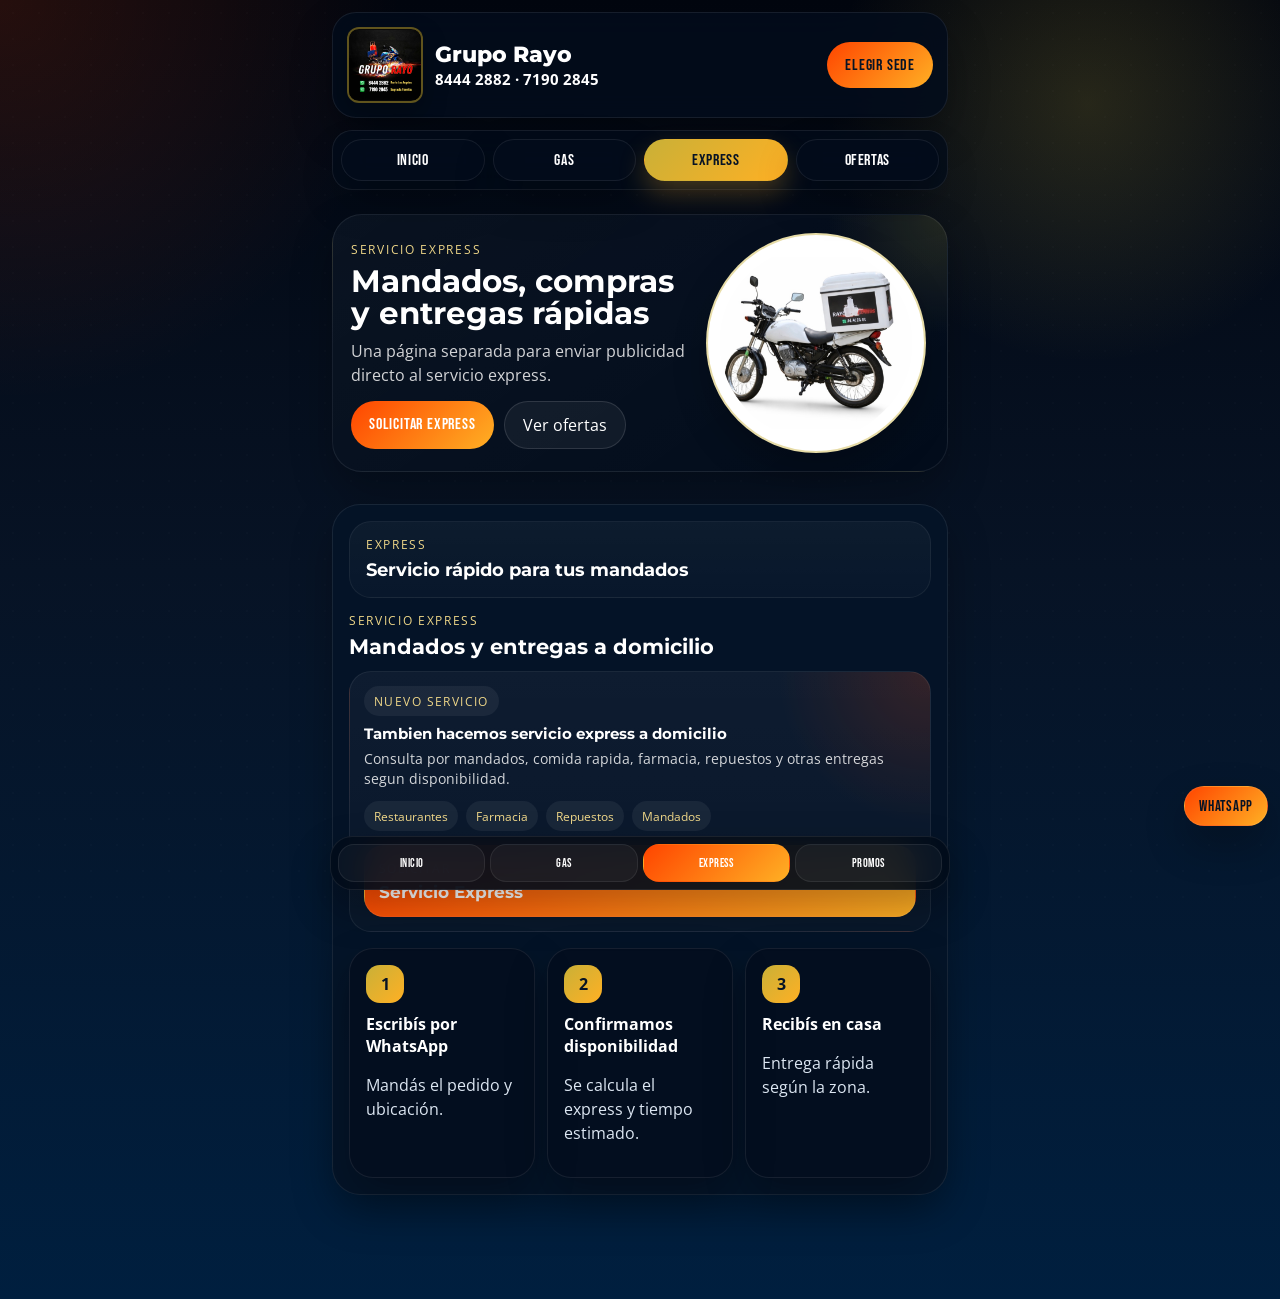
==== commit 99c84373: "Actualiza Grupo Rayo con dos sedes, horarios y sorteo de aniversario Incorpora los logos y artes pro" ====
--- a/express.html
+++ b/express.html
@@ -3,27 +3,26 @@
 <head>
   <meta charset="UTF-8">
   <meta name="viewport" content="width=device-width, initial-scale=1.0">
-  <title>Rayo Express | Servicio Express</title>
+  <title>Grupo Rayo | Servicio Express</title>
   <meta name="description" content="Servicio express para mandados, compras, comida y entregas en Perez Zeledon.">
-  <link rel="icon" type="image/png" href="favicon.png">
-  <link rel="apple-touch-icon" href="favicon.png">
+  <link rel="icon" type="image/jpeg" href="assets/grupo-rayo.jpeg">
+  <link rel="apple-touch-icon" href="assets/grupo-rayo.jpeg">
   <link rel="preconnect" href="https://fonts.googleapis.com">
   <link rel="preconnect" href="https://fonts.gstatic.com" crossorigin>
   <link href="https://fonts.googleapis.com/css2?family=Bebas+Neue&family=Montserrat:wght@600;700;800&family=Open+Sans:wght@400;600;700&display=swap" rel="stylesheet">
-  <link rel="stylesheet" href="styles.css?v=20260527-pro">
+  <link rel="stylesheet" href="styles.css?v=20261125-grupo-rayo">
 </head>
 <body>
   <div class="app-shell site-shell">
     <header class="topbar" id="inicio">
       <a class="brand-wrap" href="index.html" aria-label="Ir al inicio">
-        <img class="brand-logo" src="logo.jpeg" alt="Logo de Rayo Express">
+        <img class="brand-logo group-logo" src="assets/grupo-rayo.jpeg" alt="Logo de Grupo Rayo">
         <div class="brand-copy">
-          <p class="brand-kicker">Pedido movil</p>
-          <h1>Rayo Express</h1>
-          <strong>8444 2882</strong>
+          <h1>Grupo Rayo</h1>
+          <strong>8444 2882 · 7190 2845</strong>
         </div>
       </a>
-      <a class="topbar-cta" href="https://wa.me/50684442882?text=%C2%A1Hola%2C%20Rayo%20Express!%20%F0%9F%91%8B%20Vengo%20de%20la%20web%20y%20necesito%20ayuda.%20%C2%BFMe%20pueden%20ayudar%3F" target="_blank" rel="noopener noreferrer">WhatsApp</a>
+      <a class="topbar-cta" href="index.html#sedes">Elegir sede</a>
     </header>
     <nav class="section-nav page-nav" aria-label="Navegacion principal"><a class="section-pill " href="index.html">Inicio</a><a class="section-pill " href="gas.html">Gas</a><a class="section-pill active" href="express.html">Express</a><a class="section-pill " href="ofertas.html">Ofertas</a></nav><main class="mobile-app">
       <section class="hero-card page-hero"><div class="hero-copy"><span class="hero-label">Servicio express</span><h2>Mandados, compras y entregas rápidas</h2><p>Una página separada para enviar publicidad directo al servicio express.</p><div class="hero-actions"><a class="hero-action primary" href="#express">Solicitar express</a><a class="hero-action secondary" href="ofertas.html">Ver ofertas</a></div></div><div class="hero-visual"><img class="hero-bike" src="moto r.jpeg" alt="Moto de servicio express"></div></section><section class="tabs-panel page-panel"><div class="panel-headline"><span>Express</span><h3>Servicio rápido para tus mandados</h3></div><section class="tab-view active" id="express" role="tabpanel">
@@ -51,8 +50,8 @@
 </section><section class="express-benefits"><article><strong>1</strong><h4>Escribís por WhatsApp</h4><p>Mandás el pedido y ubicación.</p></article><article><strong>2</strong><h4>Confirmamos disponibilidad</h4><p>Se calcula el express y tiempo estimado.</p></article><article><strong>3</strong><h4>Recibís en casa</h4><p>Entrega rápida según la zona.</p></article></section></section>
     </main>
     <nav class="bottom-nav" aria-label="Navegacion inferior"><a class="bottom-link " href="index.html">Inicio</a><a class="bottom-link " href="gas.html">Gas</a><a class="bottom-link active" href="express.html">Express</a><a class="bottom-link " href="ofertas.html">Promos</a></nav>
-    <a class="floating-wa" href="https://wa.me/50684442882?text=%C2%A1Hola%2C%20Rayo%20Express!%20%F0%9F%91%8B%20Vengo%20de%20la%20web%20y%20necesito%20ayuda.%20%C2%BFMe%20pueden%20ayudar%3F" target="_blank" rel="noopener noreferrer" aria-label="Abrir WhatsApp de Rayo Express">WhatsApp</a>
+    <a class="floating-wa" href="index.html#sedes" aria-label="Elegir una sede de Grupo Rayo para pedir por WhatsApp">WhatsApp</a>
   </div>
-  <script src="script.js?v=20260527-pro"></script>
+  <script src="script.js?v=20261125-grupo-rayo"></script>
 </body>
-</html>+</html>
--- a/styles.css
+++ b/styles.css
@@ -1,1617 +1,1710 @@
-:root{
-  --navy:#001f3f;
-  --navy-deep:#071325;
-  --night:#02060f;
-  --gold:#c9b037;
-  --gold-soft:#f0d889;
-  --white:#ffffff;
-  --flame:#ff4500;
-  --amber:#ffb024;
-  --mist:#dce6f2;
-  --line:rgba(255,255,255,.08);
-  --panel:rgba(5,20,40,.92);
-  --shadow:0 18px 40px rgba(0,0,0,.28);
+:root{
+  --navy:#001f3f;
+  --navy-deep:#071325;
+  --night:#02060f;
+  --gold:#c9b037;
+  --gold-soft:#f0d889;
+  --white:#ffffff;
+  --flame:#ff4500;
+  --amber:#ffb024;
+  --mist:#dce6f2;
+  --line:rgba(255,255,255,.08);
+  --panel:rgba(5,20,40,.92);
+  --shadow:0 18px 40px rgba(0,0,0,.28);
+}
+
+*{box-sizing:border-box}
+html{scroll-behavior:smooth}
+body{
+  margin:0;
+  font-family:"Open Sans","Segoe UI",sans-serif;
+  color:var(--white);
+  overflow-x:hidden;
+  background:
+    radial-gradient(circle at top left,rgba(255,69,0,.14),transparent 22%),
+    radial-gradient(circle at 85% 8%,rgba(201,176,55,.18),transparent 16%),
+    linear-gradient(180deg,var(--night) 0%,var(--navy-deep) 44%,var(--navy) 100%);
+}
+body::before{
+  content:"";
+  position:fixed;
+  inset:0;
+  z-index:-1;
+  opacity:.22;
+  pointer-events:none;
+  background-image:radial-gradient(circle,rgba(255,255,255,.08) 1px,transparent 1px);
+  background-size:26px 26px;
+}
+a{color:inherit;text-decoration:none}
+button{
+  font:inherit;
+  border:0;
+  color:inherit;
+}
+
+.app-shell{
+  width:min(100%,640px);
+  margin:0 auto;
+  padding:12px 12px 104px;
+}
+
+.topbar,
+.hero-card,
+.quick-card,
+.tabs-panel,
+.product-card,
+.promo-card,
+.tip-card,
+.contact-card,
+.floating-wa{
+  border:1px solid var(--line);
+  box-shadow:var(--shadow);
+}
+
+.topbar{
+  display:flex;
+  align-items:center;
+  justify-content:space-between;
+  gap:12px;
+  padding:14px;
+  border-radius:24px;
+  background:rgba(3,13,28,.84);
+  backdrop-filter:blur(14px);
+}
+
+.brand-wrap{
+  display:flex;
+  align-items:center;
+  gap:12px;
+  min-width:0;
+  flex:1;
+}
+
+.brand-logo{
+  width:68px;
+  height:68px;
+  object-fit:cover;
+  border-radius:50%;
+  border:2px solid rgba(201,176,55,.45);
+  box-shadow:0 10px 24px rgba(0,0,0,.28);
+}
+
+.brand-kicker{
+  margin:0 0 2px;
+  color:var(--gold-soft);
+  font-size:.72rem;
+  text-transform:uppercase;
+  letter-spacing:.14em;
+}
+
+.brand-copy h1{
+  margin:0;
+  font-family:"Montserrat",sans-serif;
+  font-size:1.35rem;
+  font-weight:800;
+}
+
+.brand-copy strong{
+  display:block;
+  margin-top:2px;
+  font-size:.95rem;
+}
+
+.topbar-cta,
+.order-btn,
+.hero-action.primary,
+.floating-wa{
+  display:inline-flex;
+  align-items:center;
+  justify-content:center;
+  min-height:46px;
+  padding:12px 18px;
+  border-radius:999px;
+  font-family:"Bebas Neue",sans-serif;
+  letter-spacing:.05em;
+  background:linear-gradient(135deg,var(--flame),var(--amber));
+  color:var(--white);
+}
+
+.mobile-app{
+  display:grid;
+  gap:14px;
+  margin-top:14px;
+}
+
+.trust-strip{
+  display:grid;
+  grid-template-columns:repeat(3,minmax(0,1fr));
+  gap:10px;
+}
+
+.trust-card{
+  padding:14px;
+  border-radius:22px;
+  border:1px solid var(--line);
+  background:rgba(3,13,28,.84);
+  box-shadow:var(--shadow);
+}
+
+.trust-card span{
+  display:block;
+  color:var(--gold-soft);
+  font-size:.7rem;
+  text-transform:uppercase;
+  letter-spacing:.12em;
+}
+
+.trust-card strong{
+  display:block;
+  margin-top:8px;
+  font-family:"Montserrat",sans-serif;
+  font-size:1rem;
+  line-height:1.25;
+}
+
+.section-nav{
+  position:sticky;
+  top:10px;
+  z-index:18;
+  display:flex;
+  gap:8px;
+  overflow-x:auto;
+  padding:10px 2px 2px;
+  margin-top:10px;
+  scrollbar-width:none;
+}
+
+.section-nav::-webkit-scrollbar{
+  display:none;
+}
+
+.section-pill{
+  display:inline-flex;
+  align-items:center;
+  justify-content:center;
+  min-height:40px;
+  padding:0 16px;
+  white-space:nowrap;
+  border-radius:999px;
+  border:1px solid rgba(255,255,255,.08);
+  background:rgba(3,13,28,.84);
+  backdrop-filter:blur(14px);
+  color:var(--white);
+  font-family:"Bebas Neue",sans-serif;
+  letter-spacing:.04em;
+  box-shadow:var(--shadow);
+}
+
+.section-pill.active{
+  background:linear-gradient(135deg,var(--flame),var(--amber));
+  border-color:transparent;
+}
+
+.hero-card{
+  display:grid;
+  gap:14px;
+  padding:18px;
+  border-radius:30px;
+  background:
+    radial-gradient(circle at right top,rgba(201,176,55,.16),transparent 18%),
+    linear-gradient(145deg,rgba(255,255,255,.03),rgba(255,255,255,0)),
+    rgba(3,13,28,.92);
+}
+
+.hero-label{
+  display:inline-block;
+  margin-bottom:8px;
+  color:var(--gold-soft);
+  font-size:.76rem;
+  text-transform:uppercase;
+  letter-spacing:.14em;
+}
+
+.hero-copy h2{
+  margin:0;
+  font-family:"Montserrat",sans-serif;
+  font-size:1.95rem;
+  line-height:1;
+}
+
+.hero-copy p{
+  margin:10px 0 0;
+  color:rgba(255,255,255,.82);
+  line-height:1.5;
+}
+
+.hero-actions{
+  display:flex;
+  flex-wrap:wrap;
+  gap:10px;
+  margin-top:14px;
+}
+
+.hero-action{
+  min-height:46px;
+  padding:12px 18px;
+  border-radius:999px;
+  cursor:pointer;
+}
+
+.hero-action.secondary{
+  border:1px solid rgba(255,255,255,.12);
+  background:rgba(255,255,255,.05);
+  color:var(--white);
+}
+
+.hero-bike{
+  display:block;
+  width:100%;
+  max-width:220px;
+  aspect-ratio:1 / 1;
+  object-fit:contain;
+  object-position:center center;
+  padding:12px;
+  margin:0 auto;
+  border-radius:50%;
+  border:2px solid rgba(201,176,55,.44);
+  background:#ffffff;
+  box-shadow:
+    0 18px 34px rgba(0,0,0,.24),
+    inset 0 1px 0 rgba(255,255,255,.75);
+}
+
+.quick-actions{
+  display:grid;
+  grid-template-columns:repeat(3,minmax(0,1fr));
+  gap:10px;
+}
+
+.quick-card{
+  min-height:84px;
+  padding:14px;
+  border-radius:22px;
+  background:rgba(4,17,35,.88);
+  text-align:left;
+  cursor:pointer;
+}
+
+.quick-card span{
+  display:block;
+  color:var(--gold-soft);
+  font-size:.74rem;
+  text-transform:uppercase;
+  letter-spacing:.12em;
+}
+
+.quick-card strong{
+  display:block;
+  margin-top:8px;
+  font-family:"Montserrat",sans-serif;
+  font-size:1rem;
+}
+
+.quick-card.highlight{
+  background:linear-gradient(135deg,var(--flame),var(--amber));
+}
+
+.quick-card.highlight span{
+  color:#ffe7c0;
+}
+
+.quick-card.express{
+  background:linear-gradient(135deg,rgba(255,176,36,.18),rgba(255,69,0,.12)),rgba(4,17,35,.92);
+}
+
+.tabs-panel{
+  padding:16px;
+  border-radius:28px;
+  background:var(--panel);
+  min-width:0;
+}
+
+.tab-chip,
+.bottom-link{
+  display:inline-flex;
+  align-items:center;
+  justify-content:center;
+  min-height:46px;
+  padding:10px 12px;
+  border:1px solid rgba(255,255,255,.08);
+  border-radius:16px;
+  background:rgba(255,255,255,.04);
+  color:var(--white);
+  font-family:"Bebas Neue",sans-serif;
+  font-size:1rem;
+  letter-spacing:.04em;
+  cursor:pointer;
+}
+
+.tab-chip.active,
+.bottom-link.active{
+  background:linear-gradient(135deg,var(--flame),var(--amber));
+  border-color:transparent;
+}
+
+.panel-headline{
+  margin-bottom:14px;
+  padding:14px 16px;
+  border-radius:22px;
+  background:linear-gradient(180deg,rgba(255,255,255,.04),rgba(255,255,255,.02));
+  border:1px solid rgba(255,255,255,.06);
+}
+
+.panel-headline span{
+  display:block;
+  color:var(--gold-soft);
+  font-size:.74rem;
+  text-transform:uppercase;
+  letter-spacing:.14em;
+}
+
+.panel-headline h3{
+  margin:6px 0 0;
+  font-family:"Montserrat",sans-serif;
+  font-size:1.15rem;
+  line-height:1.35;
+}
+
+.section-note{
+  margin:8px 0 0;
+  color:rgba(255,255,255,.7);
+  font-size:.92rem;
+  line-height:1.5;
+}
+
+.tab-view{
+  display:block;
+}
+
+.tab-view + .tab-view{
+  margin-top:18px;
+  padding-top:18px;
+  border-top:1px solid rgba(255,255,255,.08);
+}
+
+#catalogo,
+#express,
+#promos,
+#alianzas,
+#nosotros,
+#video,
+#seguridad,
+#ubicacion,
+#contacto{
+  scroll-margin-top:116px;
+}
+
+.section-minihead{
+  margin-bottom:14px;
+}
+
+.section-minihead.compact{
+  margin-bottom:12px;
+}
+
+.section-minihead span{
+  display:block;
+  color:var(--gold-soft);
+  font-size:.74rem;
+  text-transform:uppercase;
+  letter-spacing:.14em;
+}
+
+.section-minihead h3{
+  margin:6px 0 0;
+  font-family:"Montserrat",sans-serif;
+  font-size:1.3rem;
+}
+
+.catalog-grid{
+  display:grid;
+  grid-template-columns:1fr 1fr;
+  gap:12px;
+  min-width:0;
+}
+
+.catalog-block + .catalog-block{
+  margin-top:18px;
+}
+
+.catalog-subhead{
+  margin:0 0 10px;
+}
+
+.catalog-subhead span{
+  display:inline-flex;
+  padding:8px 12px;
+  border-radius:999px;
+  background:rgba(255,255,255,.05);
+  color:var(--gold-soft);
+  font-size:.76rem;
+  text-transform:uppercase;
+  letter-spacing:.12em;
+}
+
+.gas-grid{
+  grid-template-columns:1fr 1fr;
+}
+
+.accessory-strip{
+  display:grid;
+  grid-auto-flow:column;
+  grid-auto-columns:minmax(210px, 1fr);
+  gap:12px;
+  overflow-x:auto;
+  padding-bottom:4px;
+  scroll-snap-type:x proximity;
+}
+
+.accessory-strip > *{
+  min-width:0;
+}
+
+.accessory-strip .product-card{
+  scroll-snap-align:start;
+}
+
+.product-card{
+  overflow:hidden;
+  border-radius:30px;
+  background:
+    linear-gradient(180deg,rgba(255,255,255,.06),rgba(255,255,255,.02)),
+    rgba(5,20,40,.96);
+  border:1px solid rgba(255,255,255,.07);
+}
+
+.product-card.compact .product-media{
+  min-height:146px;
+}
+
+.product-card.compact{
+  min-width:0;
+}
+
+.product-media{
+  display:grid;
+  place-items:center;
+  min-height:164px;
+  padding:14px 14px 10px;
+  margin:12px 12px 0;
+  border-radius:30px;
+  overflow:hidden;
+  background:
+    radial-gradient(circle at top right,rgba(201,176,55,.12),transparent 28%),
+    linear-gradient(180deg,#11284a,#071325);
+  box-shadow:inset 0 1px 0 rgba(255,255,255,.08);
+}
+
+.product-media.light{
+  background:
+    radial-gradient(circle at top right,rgba(255,176,36,.16),transparent 26%),
+    linear-gradient(180deg,#fbfcfe,#e4ebf5);
+}
+
+.product-media::before{
+  content:"";
+  position:absolute;
+  width:138px;
+  height:138px;
+  border-radius:50%;
+  background:#ffffff;
+  border:2px solid rgba(201,176,55,.24);
+  box-shadow:
+    0 14px 28px rgba(0,0,0,.14),
+    inset 0 1px 0 rgba(255,255,255,1);
+}
+
+.product-media{
+  position:relative;
+}
+
+.product-image{
+  display:block;
+  width:124px;
+  height:124px;
+  object-fit:contain;
+  padding:8px;
+  max-width:100%;
+  max-height:100%;
+  margin:0 auto;
+  flex-shrink:0;
+  border-radius:50%;
+  background:transparent;
+  border:0;
+  box-shadow:none;
+  position:relative;
+  z-index:1;
+}
+
+.product-image.contain{
+  object-fit:contain;
+  width:112px;
+  height:112px;
+  max-width:112px;
+  max-height:112px;
+  padding:6px;
+  border-radius:50%;
+  background:transparent;
+  border:0;
+  box-shadow:none;
+}
+
+.product-content{
+  padding:12px 14px 14px;
+}
+
+.product-topline h4{
+  margin:0;
+  font-family:"Montserrat",sans-serif;
+  font-size:1rem;
+  line-height:1.28;
+  min-height:2.6em;
+}
+
+.product-tags{
+  display:flex;
+  flex-wrap:wrap;
+  gap:8px;
+  margin-top:10px;
+}
+
+.product-tags span{
+  display:inline-flex;
+  align-items:center;
+  padding:7px 10px;
+  border-radius:999px;
+  font-size:.76rem;
+  background:rgba(255,255,255,.05);
+  color:var(--mist);
+}
+
+.product-actions{
+  display:inline-flex;
+  align-items:center;
+  gap:10px;
+  margin:12px 0 12px;
+  padding:7px 10px;
+  border-radius:999px;
+  background:rgba(255,255,255,.05);
+}
+
+.qty-btn{
+  width:32px;
+  height:32px;
+  border-radius:50%;
+  background:rgba(201,176,55,.18);
+  color:var(--white);
+  cursor:pointer;
+}
+
+.qty{
+  min-width:18px;
+  text-align:center;
+  font-weight:700;
+}
+
+.order-btn{
+  width:100%;
+}
+
+.promo-grid,
+.tips-list,
+.contact-grid,
+.story-grid{
+  display:grid;
+  gap:12px;
+}
+
+.promo-intro{
+  display:grid;
+  gap:10px;
+  margin-bottom:14px;
+  padding:16px 18px;
+  border-radius:22px;
+  border:1px solid rgba(255,255,255,.08);
+  background:
+    radial-gradient(circle at top right,rgba(201,176,55,.14),transparent 26%),
+    linear-gradient(180deg,rgba(255,255,255,.05),rgba(255,255,255,.02));
+}
+
+.promo-intro-pill{
+  display:inline-flex;
+  width:max-content;
+  padding:7px 10px;
+  border-radius:999px;
+  background:rgba(255,255,255,.08);
+  color:var(--gold-soft);
+  font-size:.74rem;
+  text-transform:uppercase;
+  letter-spacing:.12em;
+}
+
+.promo-intro p{
+  margin:0;
+  color:rgba(255,255,255,.82);
+  line-height:1.5;
+}
+
+.promo-showcase{
+  display:grid;
+  gap:16px;
+  margin-bottom:16px;
+}
+
+.promo-spotlight{
+  display:grid;
+  gap:14px;
+  width:100%;
+  padding:18px;
+  border-radius:28px;
+  border:1px solid rgba(255,255,255,.07);
+  background:
+    radial-gradient(circle at top right,rgba(255,176,36,.08),transparent 28%),
+    linear-gradient(180deg,rgba(255,255,255,.03),rgba(255,255,255,.01)),
+    rgba(5,20,40,.94);
+  box-shadow:0 18px 36px rgba(0,0,0,.24);
+  transition:transform .22s ease, box-shadow .22s ease, border-color .22s ease;
+}
+
+.promo-spotlight:hover{
+  transform:translateY(-3px);
+  border-color:rgba(201,176,55,.32);
+  box-shadow:0 22px 42px rgba(0,0,0,.28);
+}
+
+.promo-spotlight-head{
+  display:flex;
+  align-items:center;
+  justify-content:space-between;
+  gap:12px;
+}
+
+.promo-spotlight-head strong{
+  font-family:"Montserrat",sans-serif;
+  font-size:1rem;
+  line-height:1.2;
+  text-align:right;
+}
+
+.promo-spotlight.combo .promo-spotlight-head{
+  display:grid !important;
+  justify-items:center !important;
+  justify-content:center !important;
+  align-content:center !important;
+  text-align:center !important;
+  gap:10px;
+  width:100%;
+  margin:0 auto;
+}
+
+.promo-spotlight.combo .promo-spotlight-head strong{
+  display:block;
+  text-align:center !important;
+  width:100%;
+  max-width:320px;
+  margin:0 auto;
+}
+
+.promo-visual{
+  position:relative;
+  min-height:222px;
+  display:grid;
+  place-items:center;
+  overflow:hidden;
+  border-radius:30px;
+  background:linear-gradient(180deg,#11284a,#071325);
+  border:1px solid rgba(255,255,255,.08);
+}
+
+.promo-visual > img{
+  width:100%;
+  height:100%;
+  object-fit:contain;
+  object-position:center;
+  opacity:1;
+}
+
+.promo-spotlight.combo .promo-visual{
+  min-height:360px;
+  padding:18px 18px 10px;
+  background:
+    radial-gradient(circle at top center,rgba(255,255,255,.06),transparent 45%),
+    linear-gradient(180deg,#08182f,#081a33);
+}
+
+.promo-spotlight.combo .promo-visual > img{
+  width:min(100%,320px);
+  height:auto;
+  aspect-ratio:1 / 1;
+  object-fit:contain;
+  border-radius:50%;
+  background:linear-gradient(180deg,#fbfcfe,#ffffff);
+  padding:0;
+  border:2px solid rgba(255,255,255,.24);
+  box-shadow:
+    0 20px 38px rgba(0,0,0,.16),
+    inset 0 1px 0 rgba(255,255,255,.92);
+}
+
+.promo-spotlight.combo .promo-visual::after{
+  content:"";
+  position:absolute;
+  left:50%;
+  width:200px;
+  transform:translateX(-50%);
+  bottom:18px;
+  height:24px;
+  border-radius:999px;
+  background:radial-gradient(circle,rgba(255,255,255,.14),transparent 72%);
+  filter:blur(8px);
+  pointer-events:none;
+}
+
+.promo-spotlight.promo-junio .promo-visual{
+  min-height:360px;
+  padding:18px;
+  background:linear-gradient(180deg,#08182f,#081a33);
+}
+
+.promo-spotlight.promo-junio .promo-visual > img{
+  width:min(100%,300px);
+  height:min(100%,300px);
+  aspect-ratio:1 / 1;
+  object-fit:contain;
+  border-radius:12px;
+  background:#0a1730;
+  box-shadow:0 18px 34px rgba(0,0,0,.22);
+}
+
+.promo-spotlight.promo-junio .promo-visual::before,
+.promo-spotlight.promo-junio .promo-visual::after{
+  display:none;
+}
+
+  letter-spacing:.04em;
+  box-shadow:0 12px 22px rgba(0,0,0,.18);
+}
+
+.promo-spotlight-footer{
+  display:flex;
+  align-items:center;
+  justify-content:space-between;
+  gap:12px;
+}
+
+.promo-spotlight.combo .promo-spotlight-footer{
+  display:grid !important;
+  justify-items:center !important;
+  justify-content:center !important;
+  align-content:center !important;
+  text-align:center !important;
+  gap:10px;
+  width:100%;
+  margin:0 auto;
+}
+
+.promo-spotlight-footer small{
+  color:rgba(255,255,255,.76);
+  font-size:.85rem;
+  line-height:1.4;
+}
+
+.promo-spotlight.combo .promo-spotlight-footer small{
+  display:block;
+  text-align:center !important;
+  width:100%;
+  max-width:320px;
+  margin:0 auto;
+}
+
+.promo-spotlight.combo .promo-chip,
+.promo-spotlight.combo .promo-cta{
+  justify-self:center !important;
+  margin-inline:auto;
+}
+
+.promo-spotlight.combo{
+  justify-items:center;
+}
+
+.promo-spotlight.alliance{
+  background:
+    radial-gradient(circle at top right,rgba(255,176,36,.12),transparent 24%),
+    linear-gradient(180deg,rgba(255,255,255,.03),rgba(255,255,255,.01)),
+    rgba(5,20,40,.94);
+}
+
+.promo-spotlight.alliance .promo-spotlight-head{
+  justify-content:center;
+  text-align:center;
+}
+
+.promo-spotlight.alliance .promo-spotlight-head strong{
+  text-align:center;
+}
+
+.promo-visual-rect{
+  min-height:260px;
+  padding:16px;
+  background:
+    linear-gradient(180deg,rgba(255,255,255,.04),rgba(255,255,255,.01)),
+    #0b1930;
+}
+
+.promo-visual-rect > img{
+  width:100%;
+  height:100%;
+  object-fit:contain;
+  border-radius:24px;
+  box-shadow:0 16px 32px rgba(0,0,0,.20);
+}
+
+.promo-card{
+  position:relative;
+  overflow:hidden;
+}
+
+.promo-card::after{
+  content:"";
+  position:absolute;
+  inset:auto -40px -52px auto;
+  width:120px;
+  height:120px;
+  border-radius:50%;
+  background:radial-gradient(circle,rgba(255,255,255,.10),transparent 68%);
+  pointer-events:none;
+}
+
+.promo-plus{
+  width:34px;
+  height:34px;
+  display:grid;
+  place-items:center;
+  border-radius:50%;
+  background:linear-gradient(135deg,var(--flame),var(--amber));
+  color:var(--white);
+  font-family:"Montserrat",sans-serif;
+  font-size:1.15rem;
+  font-weight:800;
+  box-shadow:0 10px 22px rgba(0,0,0,.22);
+}
+
+.promo-card,
+.tip-card,
+.contact-card,
+.story-card,
+.video-card,
+.location-card,
+.express-card,
+.alliances-card{
+  padding:16px;
+  border-radius:22px;
+  background:rgba(5,20,40,.94);
+  border:1px solid rgba(255,255,255,.07);
+}
+
+.promo-card h4,
+.tip-card h4,
+.contact-card h4,
+.story-card h4,
+.video-card h4,
+.location-card h4,
+.express-card h4,
+.alliances-card h4{
+  margin:8px 0 6px;
+  font-family:"Montserrat",sans-serif;
+  font-size:1.05rem;
+}
+
+.promo-card p,
+.tip-card p,
+.contact-card p,
+.story-card p,
+.video-card p,
+.location-card p,
+.express-card p,
+.alliances-card p{
+  margin:0;
+  color:rgba(255,255,255,.82);
+  line-height:1.45;
+}
+
+.contact-card{
+  display:grid;
+  gap:8px;
+}
+
+.promo-badge,
+.contact-label{
+  display:inline-flex;
+  padding:7px 10px;
+  border-radius:999px;
+  font-size:.74rem;
+  text-transform:uppercase;
+  letter-spacing:.12em;
+  background:rgba(255,255,255,.06);
+  color:var(--gold-soft);
+}
+
+.promo-card.gold{
+  background:linear-gradient(180deg,rgba(201,176,55,.18),rgba(255,255,255,.02)),rgba(5,20,40,.94);
+}
+
+.promo-card.flame{
+  background:linear-gradient(180deg,rgba(255,69,0,.18),rgba(255,255,255,.02)),rgba(5,20,40,.94);
+}
+
+.promo-card.navy{
+  background:linear-gradient(180deg,rgba(0,31,63,.25),rgba(255,255,255,.02)),rgba(5,20,40,.94);
+}
+
+.contact-card.priority{
+  background:linear-gradient(180deg,rgba(255,69,0,.18),rgba(255,255,255,.02)),rgba(5,20,40,.96);
+}
+
+.contact-action{
+  display:inline-flex;
+  align-items:center;
+  justify-content:center;
+  width:max-content;
+  min-height:38px;
+  margin-top:4px;
+  padding:8px 16px;
+  border-radius:999px;
+  border:1px solid rgba(255,255,255,.08);
+  background:linear-gradient(135deg,var(--flame),var(--amber));
+  color:var(--white);
+  font-family:"Bebas Neue",sans-serif;
+  font-size:.96rem;
+  letter-spacing:.04em;
+  box-shadow:0 10px 22px rgba(0,0,0,.2);
+}
+
+.story-card{
+  background:linear-gradient(180deg,rgba(255,255,255,.04),rgba(255,255,255,.02)),rgba(5,20,40,.96);
+}
+
+.story-card.accent{
+  background:linear-gradient(180deg,rgba(201,176,55,.18),rgba(255,255,255,.02)),rgba(5,20,40,.96);
+}
+
+.video-card,
+.location-card,
+.express-card,
+.alliances-card{
+  display:grid;
+  gap:14px;
+}
+
+.express-card{
+  background:
+    radial-gradient(circle at top right,rgba(255,69,0,.16),transparent 24%),
+    linear-gradient(180deg,rgba(255,255,255,.04),rgba(255,255,255,.02)),
+    rgba(5,20,40,.96);
+}
+
+.alliances-card{
+  background:
+    radial-gradient(circle at top right,rgba(201,176,55,.16),transparent 24%),
+    linear-gradient(180deg,rgba(255,255,255,.04),rgba(255,255,255,.02)),
+    rgba(5,20,40,.96);
+}
+
+.alliances-grid{
+  display:grid;
+  grid-template-columns:repeat(3,minmax(0,1fr));
+  gap:16px;
+}
+
+.alliance-item{
+  display:grid;
+  justify-items:center;
+  gap:12px;
+  padding:20px 14px 16px;
+  border-radius:26px;
+  border:1px solid rgba(255,255,255,.09);
+  background:
+    radial-gradient(circle at top right,rgba(255,255,255,.08),transparent 28%),
+    linear-gradient(180deg,rgba(255,255,255,.06),rgba(255,255,255,.02));
+  text-align:center;
+  box-shadow:
+    0 18px 34px rgba(0,0,0,.20),
+    inset 0 1px 0 rgba(255,255,255,.05);
+  transition:transform .22s ease, border-color .22s ease, box-shadow .22s ease;
+}
+
+.alliance-item:hover{
+  transform:translateY(-3px);
+  border-color:rgba(201,176,55,.32);
+  box-shadow:
+    0 22px 38px rgba(0,0,0,.24),
+    0 0 0 1px rgba(201,176,55,.06);
+}
+
+.alliance-logo{
+  display:grid;
+  place-items:center;
+  width:108px;
+  height:108px;
+  border-radius:50%;
+  overflow:hidden;
+  padding:0;
+  background:#101820;
+  color:#0f172a;
+  border:2px solid rgba(201,176,55,.55);
+  font-family:"Bebas Neue",sans-serif;
+  font-size:1rem;
+  letter-spacing:.04em;
+  box-shadow:
+    0 14px 28px rgba(0,0,0,.22),
+    inset 0 1px 0 rgba(255,255,255,.08);
+}
+
+.alliance-logo-image{
+  width:100%;
+  height:100%;
+  object-fit:cover;
+  border-radius:50%;
+  display:block;
+  background:transparent;
+  padding:0;
+  transform-origin:center;
+}
+
+.scale-guiana{
+  transform:scale(1.12);
+  object-position:center center;
+}
+
+.scale-tucan{
+  transform:scale(1.02);
+  object-position:center center;
+  object-fit:contain;
+}
+
+.scale-monchis{
+  transform:scale(1.22);
+  object-position:center center;
+}
+
+.alliance-guiana .alliance-logo{
+  background:#eef7ea;
+}
+
+.alliance-tucan .alliance-logo{
+  background:#101010;
+}
+
+.alliance-monchis .alliance-logo{
+  background:#2a1d18;
+}
+
+.alliance-monchis .alliance-logo-image{
+  background:transparent;
+}
+
+.alliance-item strong{
+  font-family:"Montserrat",sans-serif;
+  font-size:1.02rem;
+  line-height:1.22;
+}
+
+.alliance-action{
+  display:inline-flex;
+  align-items:center;
+  justify-content:center;
+  min-height:34px;
+  padding:8px 14px;
+  border-radius:999px;
+  background:rgba(255,255,255,.07);
+  border:1px solid rgba(255,255,255,.10);
+  color:var(--gold-soft);
+  font-size:.76rem;
+  letter-spacing:.04em;
+  text-transform:uppercase;
+  box-shadow:inset 0 1px 0 rgba(255,255,255,.05);
+}
+
+.express-tags{
+  display:flex;
+  flex-wrap:wrap;
+  gap:8px;
+  margin-top:12px;
+}
+
+.express-tags span{
+  display:inline-flex;
+  align-items:center;
+  padding:7px 10px;
+  border-radius:999px;
+  background:rgba(255,255,255,.06);
+  color:var(--gold-soft);
+  font-size:.74rem;
+}
+
+.express-btn{
+  display:grid;
+  gap:4px;
+  padding:16px;
+  border-radius:20px;
+  border:1px solid rgba(255,255,255,.08);
+  background:linear-gradient(135deg,var(--flame),var(--amber));
+  color:var(--white);
+}
+
+.express-btn span{
+  font-size:.76rem;
+  text-transform:uppercase;
+  letter-spacing:.12em;
+}
+
+.express-btn strong{
+  font-family:"Montserrat",sans-serif;
+  font-size:1.08rem;
+}
+
+.video-frame{
+  min-height:220px;
+  border-radius:24px;
+  padding:14px;
+  border:1px solid rgba(255,255,255,.08);
+  background:
+    radial-gradient(circle at top right,rgba(255,69,0,.18),transparent 24%),
+    linear-gradient(180deg,rgba(255,255,255,.04),rgba(255,255,255,.02));
+}
+
+.video-embed{
+  display:block;
+  width:100%;
+  min-height:190px;
+  aspect-ratio:9 / 16;
+  max-height:520px;
+  margin:0 auto;
+  border:0;
+  border-radius:18px;
+  background:#000;
+  box-shadow:0 18px 34px rgba(0,0,0,.24);
+}
+
+.video-placeholder{
+  display:grid;
+  align-content:center;
+  min-height:190px;
+  gap:10px;
+  text-align:center;
+}
+
+.video-pill{
+  display:inline-flex;
+  justify-self:center;
+  padding:8px 12px;
+  border-radius:999px;
+  background:rgba(255,255,255,.08);
+  color:var(--gold-soft);
+  font-size:.76rem;
+  text-transform:uppercase;
+  letter-spacing:.12em;
+}
+
+.video-actions{
+  display:grid;
+  grid-template-columns:1fr 1fr;
+  gap:10px;
+}
+
+.location-card{
+  background:
+    radial-gradient(circle at top right,rgba(201,176,55,.14),transparent 24%),
+    rgba(5,20,40,.96);
+}
+
+.compact-location{
+  grid-template-columns:1fr;
+  align-items:center;
+}
+
+.location-note{
+  margin-top:10px !important;
+}
+
+.map-link{
+  display:grid;
+  gap:4px;
+  padding:16px;
+  border-radius:20px;
+  border:1px solid rgba(255,255,255,.08);
+  background:linear-gradient(135deg,var(--flame),var(--amber));
+  color:var(--white);
+}
+
+.map-link span{
+  font-size:.76rem;
+  text-transform:uppercase;
+  letter-spacing:.12em;
+}
+
+.map-link strong{
+  font-family:"Montserrat",sans-serif;
+  font-size:1.1rem;
+}
+
+.bottom-nav{
+  position:fixed;
+  left:50%;
+  bottom:10px;
+  transform:translateX(-50%);
+  width:min(100% - 24px,620px);
+  display:grid;
+  grid-template-columns:repeat(4,minmax(0,1fr));
+  gap:8px;
+  padding:10px;
+  border-radius:22px;
+  border:1px solid var(--line);
+  background:rgba(2,12,27,.92);
+  backdrop-filter:blur(16px);
+  box-shadow:var(--shadow);
+  z-index:20;
+}
+
+.floating-wa{
+  position:fixed;
+  right:16px;
+  bottom:86px;
+  z-index:21;
+}
+
+@media (min-width:521px){
+  .hero-card{
+    grid-template-columns:1.2fr .8fr;
+    align-items:center;
+  }
+}
+
+@media (max-width:520px){
+  .trust-strip{
+    grid-template-columns:1fr;
+    gap:8px;
+  }
+
+  .trust-card{
+    padding:12px;
+  }
+
+  .trust-card strong{
+    font-size:.92rem;
+  }
+
+  .app-shell{
+    padding:8px 8px 94px;
+  }
+
+  .topbar{
+    padding:10px;
+    align-items:stretch;
+    flex-direction:column;
+  }
+
+  .brand-logo{
+    width:52px;
+    height:52px;
+  }
+
+  .brand-copy h1{
+    font-size:1rem;
+  }
+
+  .brand-copy strong{
+    font-size:.84rem;
+  }
+
+  .brand-kicker{
+    font-size:.64rem;
+  }
+
+  .topbar-cta{
+    padding:8px 12px;
+    min-height:38px;
+    font-size:.92rem;
+    width:100%;
+  }
+
+  .section-nav{
+    top:8px;
+    gap:6px;
+    padding:8px 0 0;
+  }
+
+  .section-pill{
+    min-height:36px;
+    padding:0 12px;
+    font-size:.88rem;
+  }
+
+  .hero-card{
+    padding:14px;
+  }
+
+  .hero-copy h2{
+    font-size:1.36rem;
+  }
+
+  .hero-copy p{
+    font-size:.9rem;
+    line-height:1.4;
+  }
+
+  .hero-actions{
+    display:grid;
+    grid-template-columns:1fr 1fr;
+    gap:8px;
+  }
+
+  .hero-action{
+    min-height:40px;
+    padding:10px 12px;
+    font-size:.92rem;
+  }
+
+  .quick-actions,
+  .gas-grid{
+    grid-template-columns:1fr;
+  }
+
+  .quick-card:last-child{
+    grid-column:auto;
+  }
+
+  .quick-card{
+    min-height:70px;
+    padding:12px;
+  }
+
+  .quick-card span{
+    font-size:.64rem;
+  }
+
+  .quick-card strong{
+    font-size:.92rem;
+  }
+
+  .tabs-panel{
+    padding:12px;
+  }
+
+  .panel-headline{
+    padding:12px 14px;
+  }
+
+  .panel-headline h3{
+    font-size:1rem;
+  }
+
+  .section-minihead h3{
+    font-size:1.12rem;
+  }
+
+  .section-note{
+    font-size:.84rem;
+    line-height:1.4;
+  }
+
+  .product-media{
+    min-height:132px;
+    margin:8px 8px 0;
+    padding:12px 10px 8px;
+  }
+
+  .product-media::before{
+    width:104px;
+    height:104px;
+  }
+
+  .hero-bike{
+    max-width:156px;
+  }
+
+  .promo-visual{
+    min-height:176px;
+  }
+
+  .promo-spotlight.combo .promo-visual > img{
+    width:min(100%,246px);
+    height:auto;
+  }
+
+  .promo-spotlight.combo .promo-visual{
+    min-height:318px;
+  }
+
+  .promo-spotlight.promo-junio .promo-visual{
+  .promo-spotlight.promo-junio .promo-visual{
+    min-height:300px;
+    padding:14px;
+  }
+
+  .promo-spotlight.promo-junio .promo-visual > img{
+    width:min(100%,220px);
+    height:min(100%,220px);
+    aspect-ratio:1 / 1;
+    object-fit:contain;
+    border-radius:10px;
+    background:#0a1730;
+  }
+  .promo-intro p{
+    font-size:.88rem;
+  }
+
+  .promo-spotlight{
+    padding:16px;
+  }
+  }
+
+  .product-image{
+    width:94px;
+    height:94px;
+  }
+
+  .promo-spotlight.promo-junio .promo-visual{
+    min-height:300px;
+    padding:14px;
+  }
+
+  .promo-spotlight.promo-junio .promo-visual > img{
+    width:min(100%,220px);
+    height:min(100%,220px);
+    aspect-ratio:1 / 1;
+    object-fit:contain;
+    border-radius:10px;
+    background:#0a1730;
+  }
+
+    margin-top:8px;
+  }
+
+  .product-tags span{
+    padding:6px 8px;
+    font-size:.68rem;
+  }
+
+  .product-actions{
+    gap:8px;
+    margin:10px 0;
+    padding:6px 8px;
+  }
+
+  .qty-btn{
+    width:28px;
+    height:28px;
+  }
+
+  .order-btn{
+    min-height:40px;
+    padding:10px 12px;
+    font-size:.92rem;
+  }
+
+  .promo-card,
+  .tip-card,
+  .contact-card,
+  .story-card,
+  .video-card,
+  .location-card,
+  .express-card,
+  .alliances-card{
+    padding:14px;
+  }
+
+  .promo-card h4,
+  .tip-card h4,
+  .contact-card h4,
+  .story-card h4,
+  .video-card h4,
+  .location-card h4,
+  .express-card h4,
+  .alliances-card h4{
+    font-size:.96rem;
+  }
+
+  .promo-card p,
+  .tip-card p,
+  .contact-card p,
+  .story-card p,
+  .video-card p,
+  .location-card p,
+  .express-card p,
+  .alliances-card p{
+    font-size:.86rem;
+  }
+
+  .express-btn{
+    padding:14px;
+  }
+
+  .alliances-grid{
+    grid-template-columns:repeat(2,minmax(0,1fr));
+  }
+
+  .alliance-item{
+    padding:16px 10px 14px;
+  }
+
+  .alliance-logo{
+    width:90px;
+    height:90px;
+  }
+
+  .alliance-item strong{
+    font-size:.94rem;
+  }
+
+  .alliance-action{
+    min-height:32px;
+    padding:7px 12px;
+    font-size:.72rem;
+  }
+
+  .contact-action{
+    min-height:34px;
+    padding:7px 14px;
+    font-size:.86rem;
+  }
+
+  .video-actions{
+    grid-template-columns:1fr;
+  }
+
+  .bottom-nav{
+    grid-template-columns:repeat(4,minmax(0,1fr));
+    gap:5px;
+    padding:7px;
+    width:min(100% - 16px,620px);
+  }
+
+  .bottom-link{
+    min-height:38px;
+    font-size:.76rem;
+    padding:6px 4px;
+  }
+
+  .floating-wa{
+    right:12px;
+    bottom:74px;
+    padding:10px 14px;
+    min-height:40px;
+    font-size:.92rem;
+  }
+}
+
+
+/* === Fase profesional: paginas separadas, sorteo y comentarios === */
+.site-shell{padding-bottom:112px}.brand-wrap{color:inherit}.page-nav{position:sticky;top:8px;z-index:30;margin:12px 0 16px;background:rgba(3,13,28,.72);backdrop-filter:blur(16px);border:1px solid var(--line);border-radius:20px;padding:8px;display:grid;grid-template-columns:repeat(4,1fr);gap:8px;overflow:visible}.page-nav .section-pill{justify-content:center;text-align:center;white-space:nowrap;min-height:42px}.page-nav .section-pill.active{background:linear-gradient(135deg,var(--gold),var(--amber));color:#071325;box-shadow:0 12px 26px rgba(255,176,36,.25)}.page-hero{margin-top:8px}.page-panel{margin-top:18px}.page-quick-actions{grid-template-columns:repeat(2,1fr)}.raffle-card{position:relative;display:flex;gap:18px;align-items:center;padding:22px;border-radius:28px;background:linear-gradient(135deg,rgba(255,69,0,.26),rgba(201,176,55,.18)),rgba(5,20,40,.94);border:1px solid rgba(240,216,137,.35);box-shadow:0 20px 48px rgba(0,0,0,.34);overflow:hidden;margin:18px 0}.raffle-card:before{content:"";position:absolute;inset:-40%;background:radial-gradient(circle,rgba(255,255,255,.12),transparent 34%);animation:shineSweep 4s linear infinite}.raffle-copy{position:relative;z-index:1}.gift-badge{position:relative;z-index:2;width:76px;height:76px;display:grid;place-items:center;flex:0 0 76px;border-radius:24px;background:linear-gradient(135deg,var(--gold),var(--amber));font-size:2.6rem;box-shadow:0 0 0 8px rgba(255,176,36,.12),0 0 34px rgba(255,176,36,.65);animation:giftPulse 1.2s ease-in-out infinite}.gift-badge.big{width:150px;height:150px;border-radius:42px;font-size:5rem;margin:auto}.raffle-card h3,.testimonials h3{margin:.35rem 0 .5rem;font-family:"Montserrat",sans-serif;font-size:1.45rem}.raffle-card p{margin:0 0 16px;color:var(--mist);line-height:1.55}.raffle-actions{display:flex;gap:10px;flex-wrap:wrap}.gift-hero{display:grid;place-items:center;min-height:180px}.testimonials{margin-top:24px}.review-highlight,.review-card,.comment-form,.express-benefits article{border:1px solid var(--line);background:rgba(3,13,28,.72);border-radius:24px;box-shadow:var(--shadow)}.review-highlight{padding:22px;margin-bottom:14px;background:linear-gradient(135deg,rgba(201,176,55,.14),rgba(255,69,0,.09)),rgba(3,13,28,.76)}.stars{color:var(--gold-soft);letter-spacing:.08em;font-size:1.1rem}.review-highlight h4,.review-card h4,.comment-form h4{margin:.35rem 0}.review-highlight p,.review-card p,.comment-form small,.express-benefits p{color:var(--mist);line-height:1.5}.reviews-list{display:grid;grid-template-columns:repeat(2,1fr);gap:12px}.review-card{padding:16px}.review-card strong,.review-highlight strong{color:var(--gold-soft)}.comment-form{margin-top:14px;padding:18px;display:grid;gap:12px}.comment-form label{display:grid;gap:6px;font-weight:700;color:var(--gold-soft)}.comment-form input,.comment-form textarea{width:100%;border:1px solid rgba(255,255,255,.12);border-radius:16px;padding:12px 14px;background:rgba(255,255,255,.07);color:var(--white);font:inherit;outline:none}.comment-form textarea{min-height:110px;resize:vertical}.comment-form input:focus,.comment-form textarea:focus{border-color:var(--gold);box-shadow:0 0 0 4px rgba(201,176,55,.14)}.express-benefits{display:grid;grid-template-columns:repeat(3,1fr);gap:12px;margin-top:16px}.express-benefits article{padding:16px}.express-benefits strong{display:grid;place-items:center;width:38px;height:38px;border-radius:14px;background:linear-gradient(135deg,var(--gold),var(--amber));color:#071325}.express-benefits h4{margin:10px 0 4px}@keyframes giftPulse{0%,100%{transform:scale(1) rotate(-3deg);filter:brightness(1)}50%{transform:scale(1.08) rotate(4deg);filter:brightness(1.2)}}@keyframes shineSweep{0%{transform:translateX(-20%) rotate(0deg)}100%{transform:translateX(20%) rotate(360deg)}}@media (max-width:520px){.page-nav{grid-template-columns:repeat(4,minmax(0,1fr));gap:5px;padding:6px}.page-nav .section-pill{font-size:.72rem;padding:8px 4px;min-height:38px}.topbar{gap:8px}.brand-logo{width:56px;height:56px}.topbar-cta{min-width:auto;padding:0 12px}.raffle-card{align-items:flex-start;flex-direction:column}.gift-badge{width:70px;height:70px;flex-basis:70px}.reviews-list,.express-benefits{grid-template-columns:1fr}.gift-badge.big{width:118px;height:118px;font-size:4rem}.hero-actions{gap:8px}.hero-action{width:100%}}
+
+
+/* Ajustes solicitados: menú móvil más grande, regalito clickeable y corrección visual */
+.gift-link{
+  text-decoration:none;
+  color:inherit;
+  cursor:pointer;
+}
+
+.gift-link:hover,
+.gift-link:focus-visible{
+  transform:scale(1.1) rotate(4deg);
+  outline:none;
+}
+
+@media (max-width:520px){
+  .page-nav{
+    gap:8px !important;
+    padding:8px !important;
+    border-radius:24px !important;
+  }
+
+  .page-nav .section-pill{
+    min-height:50px !important;
+    padding:0 8px !important;
+    font-size:.92rem !important;
+    letter-spacing:.045em !important;
+    border-radius:18px !important;
+  }
+}
+
+@media (max-width:380px){
+  .page-nav .section-pill{
+    min-height:48px !important;
+    font-size:.84rem !important;
+  }
 }
 
-*{box-sizing:border-box}
-html{scroll-behavior:smooth}
-body{
-  margin:0;
-  font-family:"Open Sans","Segoe UI",sans-serif;
-  color:var(--white);
-  overflow-x:hidden;
-  background:
-    radial-gradient(circle at top left,rgba(255,69,0,.14),transparent 22%),
-    radial-gradient(circle at 85% 8%,rgba(201,176,55,.18),transparent 16%),
-    linear-gradient(180deg,var(--night) 0%,var(--navy-deep) 44%,var(--navy) 100%);
+/* Grupo Rayo: dos sedes, horarios y sorteo de aniversario. */
+.group-logo{
+  width:76px;
+  height:76px;
+  flex-shrink:0;
+  object-fit:contain;
+  border-radius:12px;
+  background:#090909;
 }
-body::before{
-  content:"";
-  position:fixed;
-  inset:0;
-  z-index:-1;
-  opacity:.22;
-  pointer-events:none;
-  background-image:radial-gradient(circle,rgba(255,255,255,.08) 1px,transparent 1px);
-  background-size:26px 26px;
+.brand-copy{min-width:0}
+.brand-copy strong{font-variant-numeric:tabular-nums}
+.branches-hero{
+  scroll-margin-top:96px;
+  border-color:rgba(255,176,36,.3);
+  background:radial-gradient(ellipse at top left,rgba(255,69,0,.16),transparent 65%),radial-gradient(ellipse at bottom right,rgba(201,176,55,.12),transparent 65%),#071325;
 }
-a{color:inherit;text-decoration:none}
-button{
-  font:inherit;
-  border:0;
-  color:inherit;
+.branches-hero .hero-copy h2{font-size:1.7rem;line-height:1.15}
+.branches-hero .hero-copy h2 span{color:var(--gold-soft);white-space:nowrap}
+.branches-grid{display:grid;grid-template-columns:repeat(2,minmax(0,1fr));gap:16px}
+.branch-option{min-width:0;text-align:center}
+.branch-brand-link{display:block;border-radius:14px;transition:transform .25s ease-out,box-shadow .25s ease-out}
+.branch-brand-link:hover{transform:translateY(-4px);box-shadow:0 14px 28px rgba(0,0,0,.3)}
+.branch-logo{display:block;width:100%;height:auto;aspect-ratio:1;object-fit:contain;border-radius:14px;border:1px solid rgba(255,176,36,.32)}
+.branch-option h3{margin:12px 0 4px;font-family:"Montserrat",sans-serif;font-size:1.1rem}
+.branch-option p{margin:0;color:var(--mist);font-size:.85rem;line-height:1.4}
+.branch-phone{display:block;margin:8px 0 12px;font-size:1.05rem;font-variant-numeric:tabular-nums;color:var(--gold-soft)}
+.branch-whatsapp{width:100%;min-height:44px;font-weight:700;color:var(--navy-deep)!important;transition:filter .2s ease-out}
+.branch-whatsapp:hover{filter:brightness(1.1)}
+.topbar-cta,.floating-wa,.branch-location .map-link{color:var(--navy-deep)}
+.catalog-link{display:flex;align-items:center;justify-content:center;text-align:center;line-height:1.4}
+.branch-locations{display:grid;gap:20px}
+.branch-location h4{line-height:1.4}
+.branch-hours{margin-top:14px!important;color:var(--gold-soft)!important}
+.branch-schedule{display:block;width:100%;max-width:480px;height:auto;margin:0 auto;border-radius:12px}
+.branch-location-contact{display:flex;align-items:center;justify-content:center;text-align:center}
+.raffle-anniversary{display:block}
+.raffle-anniversary::before{display:none}
+.raffle-anniversary .raffle-copy{min-width:0}
+.raffle-anniversary h3{line-height:1.3}
+.raffle-date{font-weight:700;color:var(--gold-soft)!important}
+.raffle-poster-link{display:block;margin:16px 0}
+.raffle-poster{display:block;width:100%;height:auto;border-radius:12px}
+.raffle-poster-link span{display:flex;align-items:center;min-height:44px;text-decoration:underline;text-underline-offset:4px;color:var(--gold-soft);font-size:.9rem}
+.raffle-prizes{padding-left:24px;color:var(--mist);line-height:1.6}
+.raffle-prizes li{padding-left:4px;margin:6px 0}
+.raffle-anniversary .hero-action.primary{color:var(--navy-deep)}
+.branch-option a:focus-visible,.branch-location a:focus-visible,.raffle-anniversary a:focus-visible,.topbar-cta:focus-visible,.floating-wa:focus-visible{outline:3px solid var(--gold-soft);outline-offset:4px}
+#ubicacion,#sorteo{scroll-margin-top:100px}
+@media (max-width:520px){
+  .group-logo{width:64px;height:64px}
+  .brand-copy h1{font-size:1.15rem}
+  .brand-copy strong{font-size:.8rem}
+  .branches-hero .hero-copy h2{font-size:1.45rem;line-height:1.2}
+  .branches-grid{gap:12px}
+  .branch-option h3{font-size:.96rem;line-height:1.3}
+  .branch-option p{font-size:.76rem;min-height:2.8em}
+  .branch-phone{font-size:.95rem;margin:6px 0 10px}
+  .branch-whatsapp{padding:10px 8px;font-size:.9rem}
+  .catalog-link{font-size:.85rem}
+  .raffle-anniversary h3{font-size:1.2rem}
 }
-
-.app-shell{
-  width:min(100%,640px);
-  margin:0 auto;
-  padding:12px 12px 104px;
+@media (max-width:350px){
+  .brand-copy strong{font-size:.72rem}
+  .branch-option h3{font-size:.84rem}
+  .branch-phone{font-size:.86rem}
 }
-
-.topbar,
-.hero-card,
-.quick-card,
-.tabs-panel,
-.product-card,
-.promo-card,
-.tip-card,
-.contact-card,
-.floating-wa{
-  border:1px solid var(--line);
-  box-shadow:var(--shadow);
+@media (prefers-reduced-motion:reduce){
+  html{scroll-behavior:auto}
+  .gift-badge,.raffle-card::before{animation:none}
+  .branch-brand-link,.branch-whatsapp{transition:none}
+  .branch-brand-link:hover{transform:none}
 }
-
-.topbar{
-  display:flex;
-  align-items:center;
-  justify-content:space-between;
-  gap:12px;
-  padding:14px;
-  border-radius:24px;
-  background:rgba(3,13,28,.84);
-  backdrop-filter:blur(14px);
-}
-
-.brand-wrap{
-  display:flex;
-  align-items:center;
-  gap:12px;
-  min-width:0;
-  flex:1;
-}
-
-.brand-logo{
-  width:68px;
-  height:68px;
-  object-fit:cover;
-  border-radius:50%;
-  border:2px solid rgba(201,176,55,.45);
-  box-shadow:0 10px 24px rgba(0,0,0,.28);
-}
-
-.brand-kicker{
-  margin:0 0 2px;
-  color:var(--gold-soft);
-  font-size:.72rem;
-  text-transform:uppercase;
-  letter-spacing:.14em;
-}
-
-.brand-copy h1{
-  margin:0;
-  font-family:"Montserrat",sans-serif;
-  font-size:1.35rem;
-  font-weight:800;
-}
-
-.brand-copy strong{
-  display:block;
-  margin-top:2px;
-  font-size:.95rem;
-}
-
-.topbar-cta,
-.order-btn,
-.hero-action.primary,
-.floating-wa{
-  display:inline-flex;
-  align-items:center;
-  justify-content:center;
-  min-height:46px;
-  padding:12px 18px;
-  border-radius:999px;
-  font-family:"Bebas Neue",sans-serif;
-  letter-spacing:.05em;
-  background:linear-gradient(135deg,var(--flame),var(--amber));
-  color:var(--white);
-}
-
-.mobile-app{
-  display:grid;
-  gap:14px;
-  margin-top:14px;
-}
-
-.trust-strip{
-  display:grid;
-  grid-template-columns:repeat(3,minmax(0,1fr));
-  gap:10px;
-}
-
-.trust-card{
-  padding:14px;
-  border-radius:22px;
-  border:1px solid var(--line);
-  background:rgba(3,13,28,.84);
-  box-shadow:var(--shadow);
-}
-
-.trust-card span{
-  display:block;
-  color:var(--gold-soft);
-  font-size:.7rem;
-  text-transform:uppercase;
-  letter-spacing:.12em;
-}
-
-.trust-card strong{
-  display:block;
-  margin-top:8px;
-  font-family:"Montserrat",sans-serif;
-  font-size:1rem;
-  line-height:1.25;
-}
-
-.section-nav{
-  position:sticky;
-  top:10px;
-  z-index:18;
-  display:flex;
-  gap:8px;
-  overflow-x:auto;
-  padding:10px 2px 2px;
-  margin-top:10px;
-  scrollbar-width:none;
-}
-
-.section-nav::-webkit-scrollbar{
-  display:none;
-}
-
-.section-pill{
-  display:inline-flex;
-  align-items:center;
-  justify-content:center;
-  min-height:40px;
-  padding:0 16px;
-  white-space:nowrap;
-  border-radius:999px;
-  border:1px solid rgba(255,255,255,.08);
-  background:rgba(3,13,28,.84);
-  backdrop-filter:blur(14px);
-  color:var(--white);
-  font-family:"Bebas Neue",sans-serif;
-  letter-spacing:.04em;
-  box-shadow:var(--shadow);
-}
-
-.section-pill.active{
-  background:linear-gradient(135deg,var(--flame),var(--amber));
-  border-color:transparent;
-}
-
-.hero-card{
-  display:grid;
-  gap:14px;
-  padding:18px;
-  border-radius:30px;
-  background:
-    radial-gradient(circle at right top,rgba(201,176,55,.16),transparent 18%),
-    linear-gradient(145deg,rgba(255,255,255,.03),rgba(255,255,255,0)),
-    rgba(3,13,28,.92);
-}
-
-.hero-label{
-  display:inline-block;
-  margin-bottom:8px;
-  color:var(--gold-soft);
-  font-size:.76rem;
-  text-transform:uppercase;
-  letter-spacing:.14em;
-}
-
-.hero-copy h2{
-  margin:0;
-  font-family:"Montserrat",sans-serif;
-  font-size:1.95rem;
-  line-height:1;
-}
-
-.hero-copy p{
-  margin:10px 0 0;
-  color:rgba(255,255,255,.82);
-  line-height:1.5;
-}
-
-.hero-actions{
-  display:flex;
-  flex-wrap:wrap;
-  gap:10px;
-  margin-top:14px;
-}
-
-.hero-action{
-  min-height:46px;
-  padding:12px 18px;
-  border-radius:999px;
-  cursor:pointer;
-}
-
-.hero-action.secondary{
-  border:1px solid rgba(255,255,255,.12);
-  background:rgba(255,255,255,.05);
-  color:var(--white);
-}
-
-.hero-bike{
-  display:block;
-  width:100%;
-  max-width:220px;
-  aspect-ratio:1 / 1;
-  object-fit:contain;
-  object-position:center center;
-  padding:12px;
-  margin:0 auto;
-  border-radius:50%;
-  border:2px solid rgba(201,176,55,.44);
-  background:#ffffff;
-  box-shadow:
-    0 18px 34px rgba(0,0,0,.24),
-    inset 0 1px 0 rgba(255,255,255,.75);
-}
-
-.quick-actions{
-  display:grid;
-  grid-template-columns:repeat(3,minmax(0,1fr));
-  gap:10px;
-}
-
-.quick-card{
-  min-height:84px;
-  padding:14px;
-  border-radius:22px;
-  background:rgba(4,17,35,.88);
-  text-align:left;
-  cursor:pointer;
-}
-
-.quick-card span{
-  display:block;
-  color:var(--gold-soft);
-  font-size:.74rem;
-  text-transform:uppercase;
-  letter-spacing:.12em;
-}
-
-.quick-card strong{
-  display:block;
-  margin-top:8px;
-  font-family:"Montserrat",sans-serif;
-  font-size:1rem;
-}
-
-.quick-card.highlight{
-  background:linear-gradient(135deg,var(--flame),var(--amber));
-}
-
-.quick-card.highlight span{
-  color:#ffe7c0;
-}
-
-.quick-card.express{
-  background:linear-gradient(135deg,rgba(255,176,36,.18),rgba(255,69,0,.12)),rgba(4,17,35,.92);
-}
-
-.tabs-panel{
-  padding:16px;
-  border-radius:28px;
-  background:var(--panel);
-  min-width:0;
-}
-
-.tab-chip,
-.bottom-link{
-  display:inline-flex;
-  align-items:center;
-  justify-content:center;
-  min-height:46px;
-  padding:10px 12px;
-  border:1px solid rgba(255,255,255,.08);
-  border-radius:16px;
-  background:rgba(255,255,255,.04);
-  color:var(--white);
-  font-family:"Bebas Neue",sans-serif;
-  font-size:1rem;
-  letter-spacing:.04em;
-  cursor:pointer;
-}
-
-.tab-chip.active,
-.bottom-link.active{
-  background:linear-gradient(135deg,var(--flame),var(--amber));
-  border-color:transparent;
-}
-
-.panel-headline{
-  margin-bottom:14px;
-  padding:14px 16px;
-  border-radius:22px;
-  background:linear-gradient(180deg,rgba(255,255,255,.04),rgba(255,255,255,.02));
-  border:1px solid rgba(255,255,255,.06);
-}
-
-.panel-headline span{
-  display:block;
-  color:var(--gold-soft);
-  font-size:.74rem;
-  text-transform:uppercase;
-  letter-spacing:.14em;
-}
-
-.panel-headline h3{
-  margin:6px 0 0;
-  font-family:"Montserrat",sans-serif;
-  font-size:1.15rem;
-  line-height:1.35;
-}
-
-.section-note{
-  margin:8px 0 0;
-  color:rgba(255,255,255,.7);
-  font-size:.92rem;
-  line-height:1.5;
-}
-
-.tab-view{
-  display:block;
-}
-
-.tab-view + .tab-view{
-  margin-top:18px;
-  padding-top:18px;
-  border-top:1px solid rgba(255,255,255,.08);
-}
-
-#catalogo,
-#express,
-#promos,
-#alianzas,
-#nosotros,
-#video,
-#seguridad,
-#ubicacion,
-#contacto{
-  scroll-margin-top:116px;
-}
-
-.section-minihead{
-  margin-bottom:14px;
-}
-
-.section-minihead.compact{
-  margin-bottom:12px;
-}
-
-.section-minihead span{
-  display:block;
-  color:var(--gold-soft);
-  font-size:.74rem;
-  text-transform:uppercase;
-  letter-spacing:.14em;
-}
-
-.section-minihead h3{
-  margin:6px 0 0;
-  font-family:"Montserrat",sans-serif;
-  font-size:1.3rem;
-}
-
-.catalog-grid{
-  display:grid;
-  grid-template-columns:1fr 1fr;
-  gap:12px;
-  min-width:0;
-}
-
-.catalog-block + .catalog-block{
-  margin-top:18px;
-}
-
-.catalog-subhead{
-  margin:0 0 10px;
-}
-
-.catalog-subhead span{
-  display:inline-flex;
-  padding:8px 12px;
-  border-radius:999px;
-  background:rgba(255,255,255,.05);
-  color:var(--gold-soft);
-  font-size:.76rem;
-  text-transform:uppercase;
-  letter-spacing:.12em;
-}
-
-.gas-grid{
-  grid-template-columns:1fr 1fr;
-}
-
-.accessory-strip{
-  display:grid;
-  grid-auto-flow:column;
-  grid-auto-columns:minmax(210px, 1fr);
-  gap:12px;
-  overflow-x:auto;
-  padding-bottom:4px;
-  scroll-snap-type:x proximity;
-}
-
-.accessory-strip > *{
-  min-width:0;
-}
-
-.accessory-strip .product-card{
-  scroll-snap-align:start;
-}
-
-.product-card{
-  overflow:hidden;
-  border-radius:30px;
-  background:
-    linear-gradient(180deg,rgba(255,255,255,.06),rgba(255,255,255,.02)),
-    rgba(5,20,40,.96);
-  border:1px solid rgba(255,255,255,.07);
-}
-
-.product-card.compact .product-media{
-  min-height:146px;
-}
-
-.product-card.compact{
-  min-width:0;
-}
-
-.product-media{
-  display:grid;
-  place-items:center;
-  min-height:164px;
-  padding:14px 14px 10px;
-  margin:12px 12px 0;
-  border-radius:30px;
-  overflow:hidden;
-  background:
-    radial-gradient(circle at top right,rgba(201,176,55,.12),transparent 28%),
-    linear-gradient(180deg,#11284a,#071325);
-  box-shadow:inset 0 1px 0 rgba(255,255,255,.08);
-}
-
-.product-media.light{
-  background:
-    radial-gradient(circle at top right,rgba(255,176,36,.16),transparent 26%),
-    linear-gradient(180deg,#fbfcfe,#e4ebf5);
-}
-
-.product-media::before{
-  content:"";
-  position:absolute;
-  width:138px;
-  height:138px;
-  border-radius:50%;
-  background:#ffffff;
-  border:2px solid rgba(201,176,55,.24);
-  box-shadow:
-    0 14px 28px rgba(0,0,0,.14),
-    inset 0 1px 0 rgba(255,255,255,1);
-}
-
-.product-media{
-  position:relative;
-}
-
-.product-image{
-  display:block;
-  width:124px;
-  height:124px;
-  object-fit:contain;
-  padding:8px;
-  max-width:100%;
-  max-height:100%;
-  margin:0 auto;
-  flex-shrink:0;
-  border-radius:50%;
-  background:transparent;
-  border:0;
-  box-shadow:none;
-  position:relative;
-  z-index:1;
-}
-
-.product-image.contain{
-  object-fit:contain;
-  width:112px;
-  height:112px;
-  max-width:112px;
-  max-height:112px;
-  padding:6px;
-  border-radius:50%;
-  background:transparent;
-  border:0;
-  box-shadow:none;
-}
-
-.product-content{
-  padding:12px 14px 14px;
-}
-
-.product-topline h4{
-  margin:0;
-  font-family:"Montserrat",sans-serif;
-  font-size:1rem;
-  line-height:1.28;
-  min-height:2.6em;
-}
-
-.product-tags{
-  display:flex;
-  flex-wrap:wrap;
-  gap:8px;
-  margin-top:10px;
-}
-
-.product-tags span{
-  display:inline-flex;
-  align-items:center;
-  padding:7px 10px;
-  border-radius:999px;
-  font-size:.76rem;
-  background:rgba(255,255,255,.05);
-  color:var(--mist);
-}
-
-.product-actions{
-  display:inline-flex;
-  align-items:center;
-  gap:10px;
-  margin:12px 0 12px;
-  padding:7px 10px;
-  border-radius:999px;
-  background:rgba(255,255,255,.05);
-}
-
-.qty-btn{
-  width:32px;
-  height:32px;
-  border-radius:50%;
-  background:rgba(201,176,55,.18);
-  color:var(--white);
-  cursor:pointer;
-}
-
-.qty{
-  min-width:18px;
-  text-align:center;
-  font-weight:700;
-}
-
-.order-btn{
-  width:100%;
-}
-
-.promo-grid,
-.tips-list,
-.contact-grid,
-.story-grid{
-  display:grid;
-  gap:12px;
-}
-
-.promo-intro{
-  display:grid;
-  gap:10px;
-  margin-bottom:14px;
-  padding:16px 18px;
-  border-radius:22px;
-  border:1px solid rgba(255,255,255,.08);
-  background:
-    radial-gradient(circle at top right,rgba(201,176,55,.14),transparent 26%),
-    linear-gradient(180deg,rgba(255,255,255,.05),rgba(255,255,255,.02));
-}
-
-.promo-intro-pill{
-  display:inline-flex;
-  width:max-content;
-  padding:7px 10px;
-  border-radius:999px;
-  background:rgba(255,255,255,.08);
-  color:var(--gold-soft);
-  font-size:.74rem;
-  text-transform:uppercase;
-  letter-spacing:.12em;
-}
-
-.promo-intro p{
-  margin:0;
-  color:rgba(255,255,255,.82);
-  line-height:1.5;
-}
-
-.promo-showcase{
-  display:grid;
-  gap:16px;
-  margin-bottom:16px;
-}
-
-.promo-spotlight{
-  display:grid;
-  gap:14px;
-  width:100%;
-  padding:18px;
-  border-radius:28px;
-  border:1px solid rgba(255,255,255,.07);
-  background:
-    radial-gradient(circle at top right,rgba(255,176,36,.08),transparent 28%),
-    linear-gradient(180deg,rgba(255,255,255,.03),rgba(255,255,255,.01)),
-    rgba(5,20,40,.94);
-  box-shadow:0 18px 36px rgba(0,0,0,.24);
-  transition:transform .22s ease, box-shadow .22s ease, border-color .22s ease;
-}
-
-.promo-spotlight:hover{
-  transform:translateY(-3px);
-  border-color:rgba(201,176,55,.32);
-  box-shadow:0 22px 42px rgba(0,0,0,.28);
-}
-
-.promo-spotlight-head{
-  display:flex;
-  align-items:center;
-  justify-content:space-between;
-  gap:12px;
-}
-
-.promo-spotlight-head strong{
-  font-family:"Montserrat",sans-serif;
-  font-size:1rem;
-  line-height:1.2;
-  text-align:right;
-}
-
-.promo-spotlight.combo .promo-spotlight-head{
-  display:grid !important;
-  justify-items:center !important;
-  justify-content:center !important;
-  align-content:center !important;
-  text-align:center !important;
-  gap:10px;
-  width:100%;
-  margin:0 auto;
-}
-
-.promo-spotlight.combo .promo-spotlight-head strong{
-  display:block;
-  text-align:center !important;
-  width:100%;
-  max-width:320px;
-  margin:0 auto;
-}
-
-.promo-visual{
-  position:relative;
-  min-height:222px;
-  display:grid;
-  place-items:center;
-  overflow:hidden;
-  border-radius:30px;
-  background:linear-gradient(180deg,#11284a,#071325);
-  border:1px solid rgba(255,255,255,.08);
-}
-
-.promo-visual > img{
-  width:100%;
-  height:100%;
-  object-fit:contain;
-  object-position:center;
-  opacity:1;
-}
-
-.promo-spotlight.combo .promo-visual{
-  min-height:360px;
-  padding:18px 18px 10px;
-  background:
-    radial-gradient(circle at top center,rgba(255,255,255,.06),transparent 45%),
-    linear-gradient(180deg,#08182f,#081a33);
-}
-
-.promo-spotlight.combo .promo-visual > img{
-  width:min(100%,320px);
-  height:auto;
-  aspect-ratio:1 / 1;
-  object-fit:contain;
-  border-radius:50%;
-  background:linear-gradient(180deg,#fbfcfe,#ffffff);
-  padding:0;
-  border:2px solid rgba(255,255,255,.24);
-  box-shadow:
-    0 20px 38px rgba(0,0,0,.16),
-    inset 0 1px 0 rgba(255,255,255,.92);
-}
-
-.promo-spotlight.combo .promo-visual::after{
-  content:"";
-  position:absolute;
-  left:50%;
-  width:200px;
-  transform:translateX(-50%);
-  bottom:18px;
-  height:24px;
-  border-radius:999px;
-  background:radial-gradient(circle,rgba(255,255,255,.14),transparent 72%);
-  filter:blur(8px);
-  pointer-events:none;
-}
-
-.promo-chip{
-  display:inline-flex;
-  width:max-content;
-  padding:7px 10px;
-  border-radius:999px;
-  background:rgba(2,6,15,.54);
-  color:var(--gold-soft);
-  font-size:.74rem;
-  text-transform:uppercase;
-  letter-spacing:.12em;
-  border:1px solid rgba(255,255,255,.10);
-}
-
-.promo-cta{
-  display:inline-flex;
-  width:max-content;
-  align-items:center;
-  justify-content:center;
-  min-height:34px;
-  margin-top:2px;
-  padding:8px 14px;
-  border-radius:999px;
-  background:linear-gradient(135deg,var(--flame),var(--amber));
-  color:var(--white);
-  font-family:"Bebas Neue",sans-serif;
-  font-size:.92rem;
-  letter-spacing:.04em;
-  box-shadow:0 12px 22px rgba(0,0,0,.18);
-}
-
-.promo-spotlight-footer{
-  display:flex;
-  align-items:center;
-  justify-content:space-between;
-  gap:12px;
-}
-
-.promo-spotlight.combo .promo-spotlight-footer{
-  display:grid !important;
-  justify-items:center !important;
-  justify-content:center !important;
-  align-content:center !important;
-  text-align:center !important;
-  gap:10px;
-  width:100%;
-  margin:0 auto;
-}
-
-.promo-spotlight-footer small{
-  color:rgba(255,255,255,.76);
-  font-size:.85rem;
-  line-height:1.4;
-}
-
-.promo-spotlight.combo .promo-spotlight-footer small{
-  display:block;
-  text-align:center !important;
-  width:100%;
-  max-width:320px;
-  margin:0 auto;
-}
-
-.promo-spotlight.combo .promo-chip,
-.promo-spotlight.combo .promo-cta{
-  justify-self:center !important;
-  margin-inline:auto;
-}
-
-.promo-spotlight.combo{
-  justify-items:center;
-}
-
-.promo-spotlight.alliance{
-  background:
-    radial-gradient(circle at top right,rgba(255,176,36,.12),transparent 24%),
-    linear-gradient(180deg,rgba(255,255,255,.03),rgba(255,255,255,.01)),
-    rgba(5,20,40,.94);
-}
-
-.promo-spotlight.alliance .promo-spotlight-head{
-  justify-content:center;
-  text-align:center;
-}
-
-.promo-spotlight.alliance .promo-spotlight-head strong{
-  text-align:center;
-}
-
-.promo-visual-rect{
-  min-height:260px;
-  padding:16px;
-  background:
-    linear-gradient(180deg,rgba(255,255,255,.04),rgba(255,255,255,.01)),
-    #0b1930;
-}
-
-.promo-visual-rect > img{
-  width:100%;
-  height:100%;
-  object-fit:contain;
-  border-radius:24px;
-  box-shadow:0 16px 32px rgba(0,0,0,.20);
-}
-
-.promo-card{
-  position:relative;
-  overflow:hidden;
-}
-
-.promo-card::after{
-  content:"";
-  position:absolute;
-  inset:auto -40px -52px auto;
-  width:120px;
-  height:120px;
-  border-radius:50%;
-  background:radial-gradient(circle,rgba(255,255,255,.10),transparent 68%);
-  pointer-events:none;
-}
-
-.promo-plus{
-  width:34px;
-  height:34px;
-  display:grid;
-  place-items:center;
-  border-radius:50%;
-  background:linear-gradient(135deg,var(--flame),var(--amber));
-  color:var(--white);
-  font-family:"Montserrat",sans-serif;
-  font-size:1.15rem;
-  font-weight:800;
-  box-shadow:0 10px 22px rgba(0,0,0,.22);
-}
-
-.promo-card,
-.tip-card,
-.contact-card,
-.story-card,
-.video-card,
-.location-card,
-.express-card,
-.alliances-card{
-  padding:16px;
-  border-radius:22px;
-  background:rgba(5,20,40,.94);
-  border:1px solid rgba(255,255,255,.07);
-}
-
-.promo-card h4,
-.tip-card h4,
-.contact-card h4,
-.story-card h4,
-.video-card h4,
-.location-card h4,
-.express-card h4,
-.alliances-card h4{
-  margin:8px 0 6px;
-  font-family:"Montserrat",sans-serif;
-  font-size:1.05rem;
-}
-
-.promo-card p,
-.tip-card p,
-.contact-card p,
-.story-card p,
-.video-card p,
-.location-card p,
-.express-card p,
-.alliances-card p{
-  margin:0;
-  color:rgba(255,255,255,.82);
-  line-height:1.45;
-}
-
-.contact-card{
-  display:grid;
-  gap:8px;
-}
-
-.promo-badge,
-.contact-label{
-  display:inline-flex;
-  padding:7px 10px;
-  border-radius:999px;
-  font-size:.74rem;
-  text-transform:uppercase;
-  letter-spacing:.12em;
-  background:rgba(255,255,255,.06);
-  color:var(--gold-soft);
-}
-
-.promo-card.gold{
-  background:linear-gradient(180deg,rgba(201,176,55,.18),rgba(255,255,255,.02)),rgba(5,20,40,.94);
-}
-
-.promo-card.flame{
-  background:linear-gradient(180deg,rgba(255,69,0,.18),rgba(255,255,255,.02)),rgba(5,20,40,.94);
-}
-
-.promo-card.navy{
-  background:linear-gradient(180deg,rgba(0,31,63,.25),rgba(255,255,255,.02)),rgba(5,20,40,.94);
-}
-
-.contact-card.priority{
-  background:linear-gradient(180deg,rgba(255,69,0,.18),rgba(255,255,255,.02)),rgba(5,20,40,.96);
-}
-
-.contact-action{
-  display:inline-flex;
-  align-items:center;
-  justify-content:center;
-  width:max-content;
-  min-height:38px;
-  margin-top:4px;
-  padding:8px 16px;
-  border-radius:999px;
-  border:1px solid rgba(255,255,255,.08);
-  background:linear-gradient(135deg,var(--flame),var(--amber));
-  color:var(--white);
-  font-family:"Bebas Neue",sans-serif;
-  font-size:.96rem;
-  letter-spacing:.04em;
-  box-shadow:0 10px 22px rgba(0,0,0,.2);
-}
-
-.story-card{
-  background:linear-gradient(180deg,rgba(255,255,255,.04),rgba(255,255,255,.02)),rgba(5,20,40,.96);
-}
-
-.story-card.accent{
-  background:linear-gradient(180deg,rgba(201,176,55,.18),rgba(255,255,255,.02)),rgba(5,20,40,.96);
-}
-
-.video-card,
-.location-card,
-.express-card,
-.alliances-card{
-  display:grid;
-  gap:14px;
-}
-
-.express-card{
-  background:
-    radial-gradient(circle at top right,rgba(255,69,0,.16),transparent 24%),
-    linear-gradient(180deg,rgba(255,255,255,.04),rgba(255,255,255,.02)),
-    rgba(5,20,40,.96);
-}
-
-.alliances-card{
-  background:
-    radial-gradient(circle at top right,rgba(201,176,55,.16),transparent 24%),
-    linear-gradient(180deg,rgba(255,255,255,.04),rgba(255,255,255,.02)),
-    rgba(5,20,40,.96);
-}
-
-.alliances-grid{
-  display:grid;
-  grid-template-columns:repeat(3,minmax(0,1fr));
-  gap:16px;
-}
-
-.alliance-item{
-  display:grid;
-  justify-items:center;
-  gap:12px;
-  padding:20px 14px 16px;
-  border-radius:26px;
-  border:1px solid rgba(255,255,255,.09);
-  background:
-    radial-gradient(circle at top right,rgba(255,255,255,.08),transparent 28%),
-    linear-gradient(180deg,rgba(255,255,255,.06),rgba(255,255,255,.02));
-  text-align:center;
-  box-shadow:
-    0 18px 34px rgba(0,0,0,.20),
-    inset 0 1px 0 rgba(255,255,255,.05);
-  transition:transform .22s ease, border-color .22s ease, box-shadow .22s ease;
-}
-
-.alliance-item:hover{
-  transform:translateY(-3px);
-  border-color:rgba(201,176,55,.32);
-  box-shadow:
-    0 22px 38px rgba(0,0,0,.24),
-    0 0 0 1px rgba(201,176,55,.06);
-}
-
-.alliance-logo{
-  display:grid;
-  place-items:center;
-  width:108px;
-  height:108px;
-  border-radius:50%;
-  overflow:hidden;
-  padding:0;
-  background:#101820;
-  color:#0f172a;
-  border:2px solid rgba(201,176,55,.55);
-  font-family:"Bebas Neue",sans-serif;
-  font-size:1rem;
-  letter-spacing:.04em;
-  box-shadow:
-    0 14px 28px rgba(0,0,0,.22),
-    inset 0 1px 0 rgba(255,255,255,.08);
-}
-
-.alliance-logo-image{
-  width:100%;
-  height:100%;
-  object-fit:cover;
-  border-radius:50%;
-  display:block;
-  background:transparent;
-  padding:0;
-  transform-origin:center;
-}
-
-.scale-guiana{
-  transform:scale(1.12);
-  object-position:center center;
-}
-
-.scale-tucan{
-  transform:scale(1.02);
-  object-position:center center;
-  object-fit:contain;
-}
-
-.scale-monchis{
-  transform:scale(1.22);
-  object-position:center center;
-}
-
-.alliance-guiana .alliance-logo{
-  background:#eef7ea;
-}
-
-.alliance-tucan .alliance-logo{
-  background:#101010;
-}
-
-.alliance-monchis .alliance-logo{
-  background:#2a1d18;
-}
-
-.alliance-monchis .alliance-logo-image{
-  background:transparent;
-}
-
-.alliance-item strong{
-  font-family:"Montserrat",sans-serif;
-  font-size:1.02rem;
-  line-height:1.22;
-}
-
-.alliance-action{
-  display:inline-flex;
-  align-items:center;
-  justify-content:center;
-  min-height:34px;
-  padding:8px 14px;
-  border-radius:999px;
-  background:rgba(255,255,255,.07);
-  border:1px solid rgba(255,255,255,.10);
-  color:var(--gold-soft);
-  font-size:.76rem;
-  letter-spacing:.04em;
-  text-transform:uppercase;
-  box-shadow:inset 0 1px 0 rgba(255,255,255,.05);
-}
-
-.express-tags{
-  display:flex;
-  flex-wrap:wrap;
-  gap:8px;
-  margin-top:12px;
-}
-
-.express-tags span{
-  display:inline-flex;
-  align-items:center;
-  padding:7px 10px;
-  border-radius:999px;
-  background:rgba(255,255,255,.06);
-  color:var(--gold-soft);
-  font-size:.74rem;
-}
-
-.express-btn{
-  display:grid;
-  gap:4px;
-  padding:16px;
-  border-radius:20px;
-  border:1px solid rgba(255,255,255,.08);
-  background:linear-gradient(135deg,var(--flame),var(--amber));
-  color:var(--white);
-}
-
-.express-btn span{
-  font-size:.76rem;
-  text-transform:uppercase;
-  letter-spacing:.12em;
-}
-
-.express-btn strong{
-  font-family:"Montserrat",sans-serif;
-  font-size:1.08rem;
-}
-
-.video-frame{
-  min-height:220px;
-  border-radius:24px;
-  padding:14px;
-  border:1px solid rgba(255,255,255,.08);
-  background:
-    radial-gradient(circle at top right,rgba(255,69,0,.18),transparent 24%),
-    linear-gradient(180deg,rgba(255,255,255,.04),rgba(255,255,255,.02));
-}
-
-.video-embed{
-  display:block;
-  width:100%;
-  min-height:190px;
-  aspect-ratio:9 / 16;
-  max-height:520px;
-  margin:0 auto;
-  border:0;
-  border-radius:18px;
-  background:#000;
-  box-shadow:0 18px 34px rgba(0,0,0,.24);
-}
-
-.video-placeholder{
-  display:grid;
-  align-content:center;
-  min-height:190px;
-  gap:10px;
-  text-align:center;
-}
-
-.video-pill{
-  display:inline-flex;
-  justify-self:center;
-  padding:8px 12px;
-  border-radius:999px;
-  background:rgba(255,255,255,.08);
-  color:var(--gold-soft);
-  font-size:.76rem;
-  text-transform:uppercase;
-  letter-spacing:.12em;
-}
-
-.video-actions{
-  display:grid;
-  grid-template-columns:1fr 1fr;
-  gap:10px;
-}
-
-.location-card{
-  background:
-    radial-gradient(circle at top right,rgba(201,176,55,.14),transparent 24%),
-    rgba(5,20,40,.96);
-}
-
-.compact-location{
-  grid-template-columns:1fr;
-  align-items:center;
-}
-
-.location-note{
-  margin-top:10px !important;
-}
-
-.map-link{
-  display:grid;
-  gap:4px;
-  padding:16px;
-  border-radius:20px;
-  border:1px solid rgba(255,255,255,.08);
-  background:linear-gradient(135deg,var(--flame),var(--amber));
-  color:var(--white);
-}
-
-.map-link span{
-  font-size:.76rem;
-  text-transform:uppercase;
-  letter-spacing:.12em;
-}
-
-.map-link strong{
-  font-family:"Montserrat",sans-serif;
-  font-size:1.1rem;
-}
-
-.bottom-nav{
-  position:fixed;
-  left:50%;
-  bottom:10px;
-  transform:translateX(-50%);
-  width:min(100% - 24px,620px);
-  display:grid;
-  grid-template-columns:repeat(4,minmax(0,1fr));
-  gap:8px;
-  padding:10px;
-  border-radius:22px;
-  border:1px solid var(--line);
-  background:rgba(2,12,27,.92);
-  backdrop-filter:blur(16px);
-  box-shadow:var(--shadow);
-  z-index:20;
-}
-
-.floating-wa{
-  position:fixed;
-  right:16px;
-  bottom:86px;
-  z-index:21;
-}
-
-@media (min-width:521px){
-  .hero-card{
-    grid-template-columns:1.2fr .8fr;
-    align-items:center;
-  }
-}
-
-@media (max-width:520px){
-  .trust-strip{
-    grid-template-columns:1fr;
-    gap:8px;
-  }
-
-  .trust-card{
-    padding:12px;
-  }
-
-  .trust-card strong{
-    font-size:.92rem;
-  }
-
-  .app-shell{
-    padding:8px 8px 94px;
-  }
-
-  .topbar{
-    padding:10px;
-    align-items:stretch;
-    flex-direction:column;
-  }
-
-  .brand-logo{
-    width:52px;
-    height:52px;
-  }
-
-  .brand-copy h1{
-    font-size:1rem;
-  }
-
-  .brand-copy strong{
-    font-size:.84rem;
-  }
-
-  .brand-kicker{
-    font-size:.64rem;
-  }
-
-  .topbar-cta{
-    padding:8px 12px;
-    min-height:38px;
-    font-size:.92rem;
-    width:100%;
-  }
-
-  .section-nav{
-    top:8px;
-    gap:6px;
-    padding:8px 0 0;
-  }
-
-  .section-pill{
-    min-height:36px;
-    padding:0 12px;
-    font-size:.88rem;
-  }
-
-  .hero-card{
-    padding:14px;
-  }
-
-  .hero-copy h2{
-    font-size:1.36rem;
-  }
-
-  .hero-copy p{
-    font-size:.9rem;
-    line-height:1.4;
-  }
-
-  .hero-actions{
-    display:grid;
-    grid-template-columns:1fr 1fr;
-    gap:8px;
-  }
-
-  .hero-action{
-    min-height:40px;
-    padding:10px 12px;
-    font-size:.92rem;
-  }
-
-  .quick-actions,
-  .gas-grid{
-    grid-template-columns:1fr;
-  }
-
-  .quick-card:last-child{
-    grid-column:auto;
-  }
-
-  .quick-card{
-    min-height:70px;
-    padding:12px;
-  }
-
-  .quick-card span{
-    font-size:.64rem;
-  }
-
-  .quick-card strong{
-    font-size:.92rem;
-  }
-
-  .tabs-panel{
-    padding:12px;
-  }
-
-  .panel-headline{
-    padding:12px 14px;
-  }
-
-  .panel-headline h3{
-    font-size:1rem;
-  }
-
-  .section-minihead h3{
-    font-size:1.12rem;
-  }
-
-  .section-note{
-    font-size:.84rem;
-    line-height:1.4;
-  }
-
-  .product-media{
-    min-height:132px;
-    margin:8px 8px 0;
-    padding:12px 10px 8px;
-  }
-
-  .product-media::before{
-    width:104px;
-    height:104px;
-  }
-
-  .hero-bike{
-    max-width:156px;
-  }
-
-  .promo-visual{
-    min-height:176px;
-  }
-
-  .promo-spotlight.combo .promo-visual > img{
-    width:min(100%,246px);
-    height:auto;
-  }
-
-  .promo-spotlight.combo .promo-visual{
-    min-height:318px;
-  }
-
-  .promo-intro{
-    padding:14px 16px;
-  }
-
-  .promo-intro p{
-    font-size:.88rem;
-  }
-
-  .promo-spotlight{
-    padding:16px;
-  }
-
-  .promo-spotlight-head,
-  .promo-spotlight-footer{
-    display:grid;
-    justify-items:center;
-    text-align:center;
-  }
-
-  .promo-spotlight-head strong{
-    text-align:center;
-  }
-
-  .promo-spotlight-footer{
-    gap:10px;
-  }
-
-  .promo-visual-rect{
-    min-height:210px;
-  }
-
-  .product-image{
-    width:94px;
-    height:94px;
-  }
-
-  .product-image.contain{
-    width:86px;
-    height:86px;
-    max-width:86px;
-    max-height:86px;
-  }
-
-  .product-content{
-    padding:10px 12px 12px;
-  }
-
-  .product-topline h4{
-    font-size:.88rem;
-    min-height:2.4em;
-  }
-
-  .product-tags{
-    gap:6px;
-    margin-top:8px;
-  }
-
-  .product-tags span{
-    padding:6px 8px;
-    font-size:.68rem;
-  }
-
-  .product-actions{
-    gap:8px;
-    margin:10px 0;
-    padding:6px 8px;
-  }
-
-  .qty-btn{
-    width:28px;
-    height:28px;
-  }
-
-  .order-btn{
-    min-height:40px;
-    padding:10px 12px;
-    font-size:.92rem;
-  }
-
-  .promo-card,
-  .tip-card,
-  .contact-card,
-  .story-card,
-  .video-card,
-  .location-card,
-  .express-card,
-  .alliances-card{
-    padding:14px;
-  }
-
-  .promo-card h4,
-  .tip-card h4,
-  .contact-card h4,
-  .story-card h4,
-  .video-card h4,
-  .location-card h4,
-  .express-card h4,
-  .alliances-card h4{
-    font-size:.96rem;
-  }
-
-  .promo-card p,
-  .tip-card p,
-  .contact-card p,
-  .story-card p,
-  .video-card p,
-  .location-card p,
-  .express-card p,
-  .alliances-card p{
-    font-size:.86rem;
-  }
-
-  .express-btn{
-    padding:14px;
-  }
-
-  .alliances-grid{
-    grid-template-columns:repeat(2,minmax(0,1fr));
-  }
-
-  .alliance-item{
-    padding:16px 10px 14px;
-  }
-
-  .alliance-logo{
-    width:90px;
-    height:90px;
-  }
-
-  .alliance-item strong{
-    font-size:.94rem;
-  }
-
-  .alliance-action{
-    min-height:32px;
-    padding:7px 12px;
-    font-size:.72rem;
-  }
-
-  .contact-action{
-    min-height:34px;
-    padding:7px 14px;
-    font-size:.86rem;
-  }
-
-  .video-actions{
-    grid-template-columns:1fr;
-  }
-
-  .bottom-nav{
-    grid-template-columns:repeat(4,minmax(0,1fr));
-    gap:5px;
-    padding:7px;
-    width:min(100% - 16px,620px);
-  }
-
-  .bottom-link{
-    min-height:38px;
-    font-size:.76rem;
-    padding:6px 4px;
-  }
-
-  .floating-wa{
-    right:12px;
-    bottom:74px;
-    padding:10px 14px;
-    min-height:40px;
-    font-size:.92rem;
-  }
-}
-
-
-/* === Fase profesional: paginas separadas, sorteo y comentarios === */
-.site-shell{padding-bottom:112px}.brand-wrap{color:inherit}.page-nav{position:sticky;top:8px;z-index:30;margin:12px 0 16px;background:rgba(3,13,28,.72);backdrop-filter:blur(16px);border:1px solid var(--line);border-radius:20px;padding:8px;display:grid;grid-template-columns:repeat(4,1fr);gap:8px;overflow:visible}.page-nav .section-pill{justify-content:center;text-align:center;white-space:nowrap;min-height:42px}.page-nav .section-pill.active{background:linear-gradient(135deg,var(--gold),var(--amber));color:#071325;box-shadow:0 12px 26px rgba(255,176,36,.25)}.page-hero{margin-top:8px}.page-panel{margin-top:18px}.page-quick-actions{grid-template-columns:repeat(2,1fr)}.raffle-card{position:relative;display:flex;gap:18px;align-items:center;padding:22px;border-radius:28px;background:linear-gradient(135deg,rgba(255,69,0,.26),rgba(201,176,55,.18)),rgba(5,20,40,.94);border:1px solid rgba(240,216,137,.35);box-shadow:0 20px 48px rgba(0,0,0,.34);overflow:hidden;margin:18px 0}.raffle-card:before{content:"";position:absolute;inset:-40%;background:radial-gradient(circle,rgba(255,255,255,.12),transparent 34%);animation:shineSweep 4s linear infinite}.raffle-copy{position:relative;z-index:1}.gift-badge{position:relative;z-index:2;width:76px;height:76px;display:grid;place-items:center;flex:0 0 76px;border-radius:24px;background:linear-gradient(135deg,var(--gold),var(--amber));font-size:2.6rem;box-shadow:0 0 0 8px rgba(255,176,36,.12),0 0 34px rgba(255,176,36,.65);animation:giftPulse 1.2s ease-in-out infinite}.gift-badge.big{width:150px;height:150px;border-radius:42px;font-size:5rem;margin:auto}.raffle-card h3,.testimonials h3{margin:.35rem 0 .5rem;font-family:"Montserrat",sans-serif;font-size:1.45rem}.raffle-card p{margin:0 0 16px;color:var(--mist);line-height:1.55}.raffle-actions{display:flex;gap:10px;flex-wrap:wrap}.gift-hero{display:grid;place-items:center;min-height:180px}.testimonials{margin-top:24px}.review-highlight,.review-card,.comment-form,.express-benefits article{border:1px solid var(--line);background:rgba(3,13,28,.72);border-radius:24px;box-shadow:var(--shadow)}.review-highlight{padding:22px;margin-bottom:14px;background:linear-gradient(135deg,rgba(201,176,55,.14),rgba(255,69,0,.09)),rgba(3,13,28,.76)}.stars{color:var(--gold-soft);letter-spacing:.08em;font-size:1.1rem}.review-highlight h4,.review-card h4,.comment-form h4{margin:.35rem 0}.review-highlight p,.review-card p,.comment-form small,.express-benefits p{color:var(--mist);line-height:1.5}.reviews-list{display:grid;grid-template-columns:repeat(2,1fr);gap:12px}.review-card{padding:16px}.review-card strong,.review-highlight strong{color:var(--gold-soft)}.comment-form{margin-top:14px;padding:18px;display:grid;gap:12px}.comment-form label{display:grid;gap:6px;font-weight:700;color:var(--gold-soft)}.comment-form input,.comment-form textarea{width:100%;border:1px solid rgba(255,255,255,.12);border-radius:16px;padding:12px 14px;background:rgba(255,255,255,.07);color:var(--white);font:inherit;outline:none}.comment-form textarea{min-height:110px;resize:vertical}.comment-form input:focus,.comment-form textarea:focus{border-color:var(--gold);box-shadow:0 0 0 4px rgba(201,176,55,.14)}.express-benefits{display:grid;grid-template-columns:repeat(3,1fr);gap:12px;margin-top:16px}.express-benefits article{padding:16px}.express-benefits strong{display:grid;place-items:center;width:38px;height:38px;border-radius:14px;background:linear-gradient(135deg,var(--gold),var(--amber));color:#071325}.express-benefits h4{margin:10px 0 4px}@keyframes giftPulse{0%,100%{transform:scale(1) rotate(-3deg);filter:brightness(1)}50%{transform:scale(1.08) rotate(4deg);filter:brightness(1.2)}}@keyframes shineSweep{0%{transform:translateX(-20%) rotate(0deg)}100%{transform:translateX(20%) rotate(360deg)}}@media (max-width:520px){.page-nav{grid-template-columns:repeat(4,minmax(0,1fr));gap:5px;padding:6px}.page-nav .section-pill{font-size:.72rem;padding:8px 4px;min-height:38px}.topbar{gap:8px}.brand-logo{width:56px;height:56px}.topbar-cta{min-width:auto;padding:0 12px}.raffle-card{align-items:flex-start;flex-direction:column}.gift-badge{width:70px;height:70px;flex-basis:70px}.reviews-list,.express-benefits{grid-template-columns:1fr}.gift-badge.big{width:118px;height:118px;font-size:4rem}.hero-actions{gap:8px}.hero-action{width:100%}}
